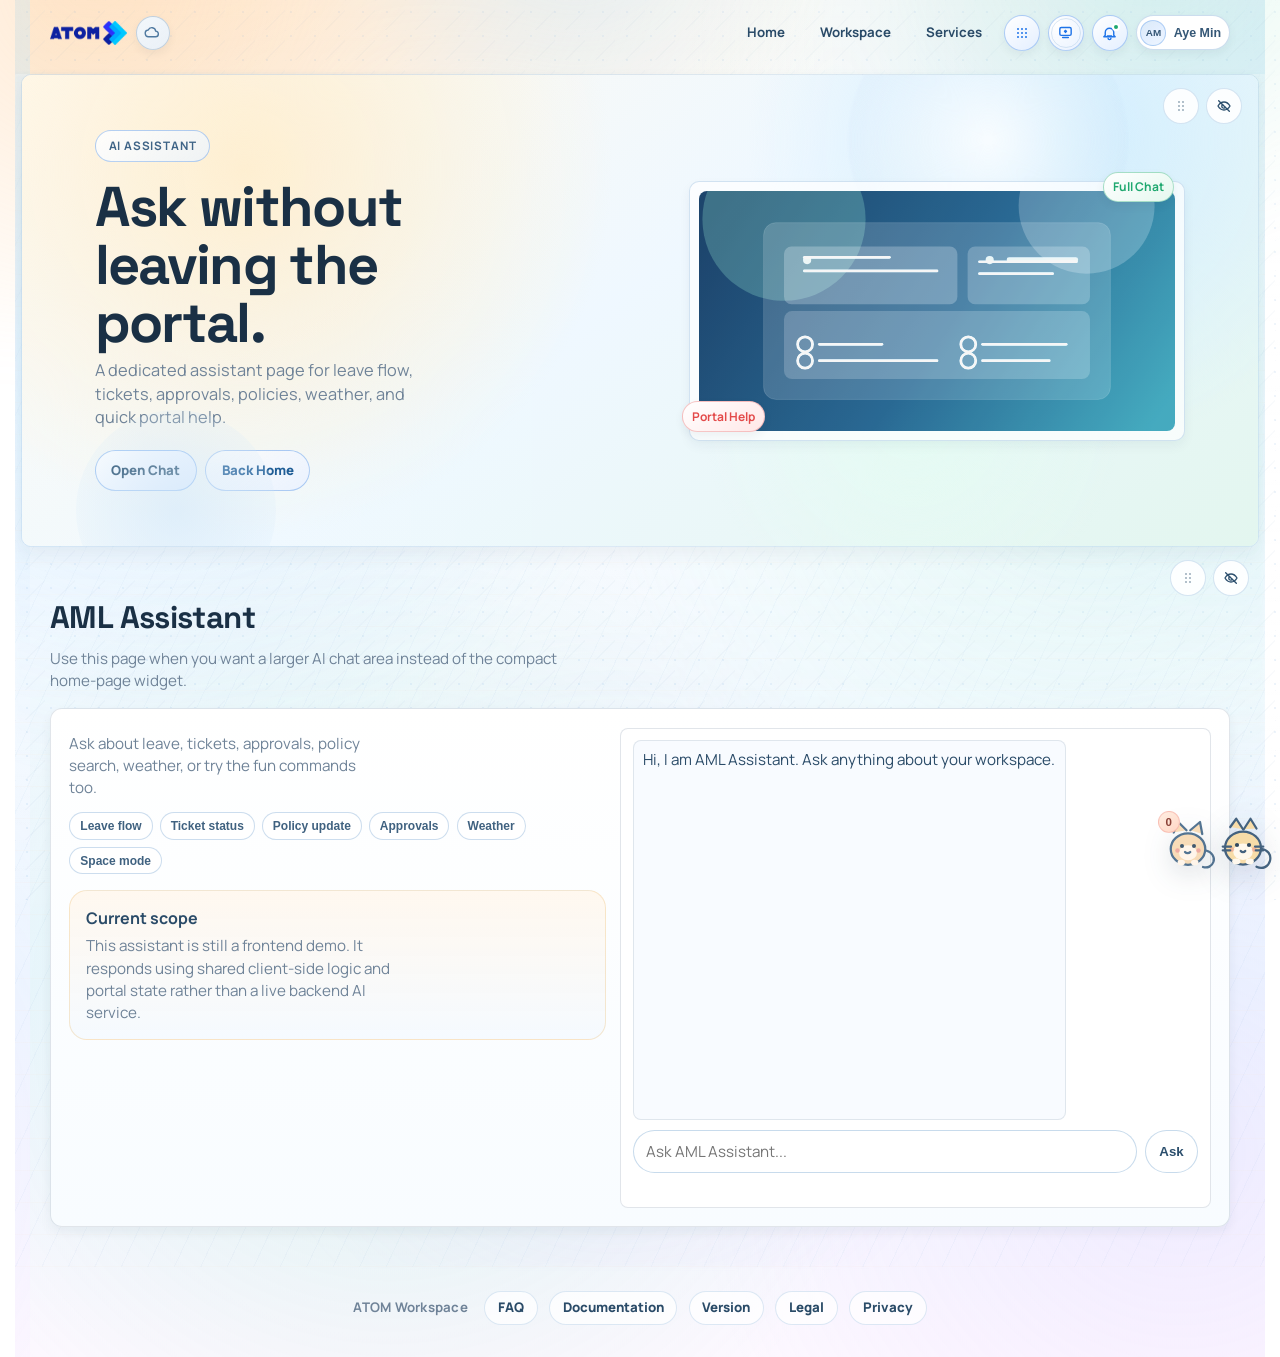
==== ai.html @ 0d15d6c2 "Refine portal UI and add documentation" ====
<!DOCTYPE html>
<html lang="en">
<head>
  <meta charset="UTF-8" />
  <meta name="viewport" content="width=device-width, initial-scale=1.0" />
  <title>ATOM | AI Assistant</title>
  <link rel="preconnect" href="https://fonts.googleapis.com" />
  <link rel="preconnect" href="https://fonts.gstatic.com" crossorigin />
  <link href="https://fonts.googleapis.com/css2?family=Manrope:wght@500;600;700;800&family=Space+Grotesk:wght@600;700&display=swap" rel="stylesheet" />
  <link rel="stylesheet" href="styles.css" />
</head>
<body data-page="ai">
  <header class="topbar" id="topbar">
    <div class="container nav-wrap">
      <a class="brand" href="index.html" aria-label="ATOM home">
        <img class="brand-logo" src="assets/logo.png" alt="ATOM" />
      </a>
      <div class="nav-actions">
        <nav class="nav-links" aria-label="Main">
          <a data-link="home" href="index.html">Home</a>
          <a data-link="workspace" href="workspace.html">Workspace</a>
          <a data-link="services" href="services.html">Services</a>
        </nav>
        <div class="nav-right" aria-label="Account">
          <button class="icon-btn" type="button" aria-label="Notifications">
            <svg viewBox="0 0 24 24"><path d="M15 17H9m9-1v-4a6 6 0 1 0-12 0v4l-2 2h16l-2-2z"/><path d="M10 20a2 2 0 0 0 4 0"/></svg>
            <span class="icon-badge" aria-hidden="true"></span>
          </button>
          <button class="profile-chip" type="button" aria-label="Profile">
            <span class="profile-avatar">AM</span>
            <span class="profile-name">Aye Min</span>
          </button>
        </div>
      </div>
    </div>
  </header>

  <main>
    <section class="hero">
      <div class="container hero-inner hero-grid" data-reveal>
        <div>
          <p class="eyebrow">AI Assistant</p>
          <h1>Ask without leaving the portal.</h1>
          <p class="lead">A dedicated assistant page for leave flow, tickets, approvals, policies, weather, and quick portal help.</p>
          <div class="hero-actions">
            <a class="btn btn-light" href="#ai-assistant">Open Chat</a>
            <a class="btn btn-ghost" href="index.html">Back Home</a>
          </div>
        </div>
        <div class="hero-visual" data-reveal>
          <img src="assets/hero-support.svg" alt="AI assistant illustration" />
          <span class="float-chip top">Full Chat</span>
          <span class="float-chip bottom">Portal Help</span>
        </div>
      </div>
    </section>

    <section class="section section-priority" data-reveal id="ai-assistant">
      <div class="container">
        <h2>AML Assistant</h2>
        <p class="section-note">Use this page when you want a larger AI chat area instead of the compact home-page widget.</p>
        <div class="ai-demo ai-demo-expanded">
          <div class="ai-layout">
            <div class="ai-side">
              <p>Ask about leave, tickets, approvals, policy search, weather, or try the fun commands too.</p>
              <div class="prompt-row">
                <button class="prompt-btn" data-ai-prompt="How do I submit leave?">Leave flow</button>
                <button class="prompt-btn" data-ai-prompt="What is my ticket status?">Ticket status</button>
                <button class="prompt-btn" data-ai-prompt="Show policy update.">Policy update</button>
                <button class="prompt-btn" data-ai-prompt="Any approvals pending?">Approvals</button>
                <button class="prompt-btn" data-ai-prompt="What is the weather now?">Weather</button>
                <button class="prompt-btn" data-ai-prompt="--space--">Space mode</button>
              </div>
              <div class="doc-note ai-note">
                <strong>Current scope</strong>
                <p>This assistant is still a frontend demo. It responds using shared client-side logic and portal state rather than a live backend AI service.</p>
              </div>
            </div>
            <div class="ai-chat ai-chat-expanded">
              <div class="ai-log ai-log-expanded" data-ai-log>
                <div class="ai-msg bot">Hi, I am AML Assistant. Ask anything about your workspace.</div>
              </div>
              <form class="ai-form" data-ai-form>
                <input data-ai-input type="text" placeholder="Ask AML Assistant..." />
                <button type="submit">Ask</button>
              </form>
            </div>
          </div>
        </div>
      </div>
    </section>
  </main>

  <footer class="footer">
    <div class="container footer-inner">
      <p>ATOM Workspace</p>
      <nav class="footer-links" aria-label="Footer">
        <a href="faq.html">FAQ</a>
        <a href="technical.html">Documentation</a>
        <a href="version.html">Version</a>
        <a href="legal.html">Legal</a>
        <a href="privacy.html">Privacy</a>
      </nav>
    </div>
  </footer>

  <script src="main.js"></script>
</body>
</html>
---- styles.css ----
﻿:root {
  color-scheme: light;
  --ink-950: #1a3045;
  --ink-800: #2a4b68;
  --muted: #6f8398;
  --bg: #f8fbff;
  --surface: #ffffff;
  --line: rgba(42, 75, 104, 0.14);
  --brand-a: #85afd6;
  --brand-b: #c9dff3;
  --brand-c: #eef6ff;
  --accent-1: #1f74e8;
  --accent-1-soft: #e4efff;
  --accent-2: #1fa86f;
  --accent-2-soft: #e5f8ef;
  --accent-3: #df8a12;
  --accent-3-soft: #fff1df;
  --accent-4: #e34a4a;
  --accent-4-soft: #ffe7e7;
  --shadow-lg: 0 12px 24px rgba(22, 44, 66, 0.08);
  --shadow-sm: 0 5px 12px rgba(22, 44, 66, 0.06);
  --radius-xl: 20px;
  --radius-lg: 12px;
  --radius-md: 8px;
  --radius-pill: 999px;
  --space-1: 0.25rem;
  --space-2: 0.5rem;
  --space-3: 0.75rem;
  --space-4: 1rem;
  --space-5: 1.25rem;
  --space-6: 1.5rem;
  --space-8: 2rem;
  --section-space: 2.5rem;
  --text-xs: 0.75rem;
  --text-sm: 0.83rem;
  --text-md: 0.95rem;
  --text-lg: 1.02rem;
  --max: 1180px;
}

* {
  box-sizing: border-box;
}

html,
body {
  margin: 0;
  padding: 0;
}

html {
  scroll-behavior: smooth;
  scrollbar-gutter: stable both-edges;
}

body {
  font-family: "Manrope", "Segoe UI", sans-serif;
  color: var(--ink-950);
  background:
    radial-gradient(circle at 8% -10%, rgba(255, 188, 122, 0.34), transparent 30%),
    radial-gradient(circle at 88% 2%, rgba(89, 187, 255, 0.28), transparent 32%),
    radial-gradient(circle at 24% 62%, rgba(92, 210, 167, 0.16), transparent 34%),
    radial-gradient(circle at 78% 72%, rgba(199, 170, 255, 0.16), transparent 30%),
    linear-gradient(180deg, #fffcf6 0%, #f7fbff 34%, #eef7ff 72%, #fdf8ff 100%);
  background-size: 125% 125%, 120% 120%, 120% 120%, 118% 118%, 100% 100%;
  line-height: 1.45;
  overflow-x: hidden;
}

body::before {
  content: "";
  position: fixed;
  inset: -18% -10% auto -8%;
  height: 54vh;
  background:
    radial-gradient(circle at 12% 28%, rgba(255, 191, 123, 0.34), transparent 30%),
    radial-gradient(circle at 44% 18%, rgba(108, 194, 255, 0.24), transparent 28%),
    radial-gradient(circle at 82% 20%, rgba(117, 218, 176, 0.22), transparent 24%);
  filter: blur(36px);
  pointer-events: none;
  z-index: -1;
  will-change: transform;
  transform: translateZ(0);
}

body::after {
  content: "";
  position: fixed;
  inset: 0;
  background-image:
    linear-gradient(180deg, rgba(255, 255, 255, 0.34), rgba(255, 255, 255, 0.04)),
    radial-gradient(circle, rgba(55, 127, 204, 0.16) 1px, transparent 1.2px),
    repeating-linear-gradient(
      135deg,
      rgba(74, 124, 174, 0.07) 0,
      rgba(74, 124, 174, 0.07) 1px,
      transparent 1px,
      transparent 28px
    );
  background-size: 100% 100%, 24px 24px, 30px 30px;
  opacity: 0.62;
  pointer-events: none;
  z-index: -1;
}

main {
  position: relative;
  isolation: isolate;
}

main::before {
  content: "";
  position: absolute;
  inset: 0;
  pointer-events: none;
  z-index: -1;
  background:
    radial-gradient(circle at 12% 18%, rgba(128, 201, 255, 0.24), transparent 34%),
    radial-gradient(circle at 86% 30%, rgba(160, 239, 214, 0.22), transparent 36%),
    radial-gradient(circle at 48% 78%, rgba(202, 180, 255, 0.16), transparent 34%);
  filter: blur(2px);
}

main::after {
  content: "";
  position: absolute;
  inset: 0;
  pointer-events: none;
  z-index: -1;
  background:
    linear-gradient(180deg, rgba(255, 255, 255, 0.42), rgba(255, 255, 255, 0.04) 74%),
    repeating-linear-gradient(
      115deg,
      rgba(116, 166, 214, 0.08) 0,
      rgba(116, 166, 214, 0.08) 1px,
      transparent 1px,
      transparent 24px
    ),
    repeating-linear-gradient(
      0deg,
      rgba(255, 190, 120, 0.05) 0,
      rgba(255, 190, 120, 0.05) 1px,
      transparent 1px,
      transparent 32px
    );
  opacity: 0.7;
}

html.theme-ready body,
html.theme-ready .topbar,
html.theme-ready .nav-links a,
html.theme-ready .icon-btn,
html.theme-ready .profile-chip,
html.theme-ready .card,
html.theme-ready .panel,
html.theme-ready .hero,
html.theme-ready .hero-visual,
html.theme-ready .chip,
html.theme-ready .app-shortcut,
html.theme-ready .footer-links a,
html.theme-ready .faq-item,
html.theme-ready .stat-pill,
html.theme-ready .release-pill {
  transition:
    background-color 220ms ease,
    color 220ms ease,
    border-color 220ms ease,
    box-shadow 220ms ease,
    filter 220ms ease;
}

a {
  color: inherit;
  text-decoration: none;
}

p {
  font-size: var(--text-md);
}

.container {
  width: min(var(--max), calc(100% - 2.2rem));
  margin-inline: auto;
}

.topbar {
  position: sticky;
  top: 0;
  z-index: 30;
  padding: 0.9rem 0;
  transition: background-color 0.2s ease, box-shadow 0.2s ease;
}

.topbar.scrolled {
  background: linear-gradient(180deg, rgba(255, 252, 247, 0.94), rgba(242, 248, 255, 0.94));
  box-shadow: 0 10px 22px rgba(26, 48, 69, 0.08);
}

.nav-wrap {
  display: flex;
  align-items: center;
  justify-content: space-between;
  gap: 1rem;
}

.brand-group {
  display: inline-flex;
  align-items: center;
  gap: 0.55rem;
}

.brand {
  display: inline-flex;
  align-items: center;
}

.brand-logo {
  display: block;
  width: auto;
  height: 24px;
}

.nav-weather {
  position: relative;
}

.weather-trigger {
  width: 34px;
  height: 34px;
  border: 1px solid rgba(47, 125, 225, 0.3);
  border-radius: var(--radius-pill);
  background: linear-gradient(145deg, rgba(255, 255, 255, 0.96), rgba(235, 245, 255, 0.92));
  color: var(--accent-1);
  display: grid;
  place-items: center;
  box-shadow: 0 4px 10px rgba(26, 48, 69, 0.06);
  cursor: pointer;
  transition: color 0.2s ease, border-color 0.2s ease, background 0.2s ease;
}

.weather-trigger-icon,
.weather-popover-icon {
  display: inline-flex;
  align-items: center;
  justify-content: center;
}

.weather-trigger-icon svg,
.weather-popover-icon svg {
  width: 17px;
  height: 17px;
  stroke: currentColor;
  fill: none;
  stroke-width: 2;
  stroke-linecap: round;
  stroke-linejoin: round;
}

.weather-popover-icon svg {
  width: 18px;
  height: 18px;
}

.weather-popover {
  position: absolute;
  top: calc(100% + 0.5rem);
  left: 0;
  min-width: 220px;
  padding: 0.78rem 0.9rem;
  border-radius: 14px;
  border: 1px solid rgba(133, 175, 214, 0.24);
  background: linear-gradient(180deg, rgba(255, 255, 255, 0.98), rgba(242, 248, 255, 0.96));
  box-shadow: 0 14px 30px rgba(26, 48, 69, 0.12);
  opacity: 0;
  visibility: hidden;
  transform: translateY(8px);
  pointer-events: none;
  transition: opacity 0.18s ease, transform 0.18s ease, visibility 0.18s ease;
  z-index: 40;
}

.nav-weather:hover .weather-popover,
.nav-weather:focus-within .weather-popover {
  opacity: 1;
  visibility: visible;
  transform: translateY(0);
}

.weather-popover-top {
  display: flex;
  align-items: flex-start;
  gap: 0.7rem;
}

.weather-popover-icon {
  width: 34px;
  height: 34px;
  border-radius: 10px;
  border: 1px solid transparent;
  background: linear-gradient(145deg, #eef8ff, #ffffff);
  color: var(--accent-1);
  flex: 0 0 auto;
  transition: color 0.2s ease, border-color 0.2s ease, background 0.2s ease;
}

.weather-popover-copy strong,
.weather-popover-copy span {
  display: block;
}

.weather-popover-copy strong {
  color: var(--ink-900);
  font-size: 0.92rem;
}

.weather-popover-copy span {
  margin-top: 0.16rem;
  color: var(--muted);
  font-size: var(--text-sm);
}

.weather-popover-meta {
  margin: 0.55rem 0 0;
  color: var(--muted);
  font-size: var(--text-xs);
  line-height: 1.45;
}

.nav-links {
  display: inline-flex;
  align-items: center;
  gap: 0.55rem;
}

.nav-actions {
  display: inline-flex;
  align-items: center;
  gap: 0.58rem;
}

.nav-links a {
  padding: 0.55rem 0.82rem;
  border-radius: var(--radius-pill);
  font-weight: 700;
  font-size: var(--text-sm);
  color: var(--ink-800);
  transition: background-color 0.2s ease, color 0.2s ease;
}

.nav-links a.active,
.nav-links a:hover {
  background: linear-gradient(145deg, rgba(47, 125, 225, 0.24), rgba(31, 168, 111, 0.18));
  color: #244f73;
}

.nav-right {
  display: inline-flex;
  align-items: center;
  gap: 0.5rem;
  position: relative;
}

.icon-btn {
  width: 36px;
  height: 36px;
  border-radius: var(--radius-pill);
  border: 1px solid rgba(47, 125, 225, 0.35);
  background: linear-gradient(145deg, #ffffff, var(--accent-1-soft));
  color: var(--accent-1);
  display: grid;
  place-items: center;
  position: relative;
  box-shadow: 0 4px 10px rgba(26, 48, 69, 0.06);
  cursor: pointer;
}

.icon-btn svg {
  width: 17px;
  height: 17px;
  stroke: currentColor;
  fill: none;
  stroke-width: 2;
  stroke-linecap: round;
  stroke-linejoin: round;
}

.icon-btn.bell-btn svg {
  transform-origin: top center;
}

.icon-badge {
  position: absolute;
  width: 8px;
  height: 8px;
  top: 7px;
  right: 7px;
  border-radius: var(--radius-pill);
  background: var(--accent-2);
  border: 2px solid #fff;
}

.apps-btn svg {
  width: 16px;
  height: 16px;
  fill: currentColor;
  stroke: none;
}

.theme-btn {
  overflow: hidden;
  background:
    radial-gradient(circle at 22% 24%, rgba(255, 255, 255, 0.95), rgba(232, 240, 255, 0.9)),
    linear-gradient(145deg, #ffffff, #f2f8ff);
}

.theme-btn::before {
  content: "";
  position: absolute;
  inset: 2px;
  border-radius: inherit;
  border: 1px solid rgba(133, 175, 214, 0.3);
  pointer-events: none;
  opacity: 0.95;
}

.theme-btn .theme-icon {
  transition: transform 320ms ease, opacity 320ms ease;
}

.theme-btn.switching .theme-icon {
  transform: rotate(130deg) scale(0.8);
  opacity: 0.45;
}

.theme-btn.switching::before {
  animation: iconPulse 0.45s ease;
}

.profile-chip {
  display: inline-flex;
  align-items: center;
  gap: 0.45rem;
  border: 1px solid rgba(133, 175, 214, 0.42);
  background: #fff;
  border-radius: var(--radius-pill);
  padding: 0.22rem 0.5rem 0.22rem 0.22rem;
  color: #355776;
  box-shadow: 0 4px 10px rgba(26, 48, 69, 0.06);
  cursor: pointer;
}

.profile-avatar {
  width: 26px;
  height: 26px;
  border-radius: var(--radius-pill);
  display: grid;
  place-items: center;
  font-size: 0.62rem;
  font-weight: 800;
  color: #355776;
  background: linear-gradient(145deg, #dbeaf8, var(--accent-1-soft) 52%, #eef6ff);
  border: 1px solid rgba(47, 125, 225, 0.3);
}

.profile-name {
  font-size: 0.78rem;
  font-weight: 700;
}

.nav-panel {
  position: absolute;
  top: calc(100% + 0.55rem);
  right: 0;
  width: 280px;
  border-radius: 8px;
  border: 1px solid rgba(133, 175, 214, 0.42);
  background: #ffffff;
  box-shadow: 0 10px 24px rgba(26, 48, 69, 0.1);
  padding: 0.58rem;
  display: grid;
  gap: 0.45rem;
  z-index: 60;
}

.nav-panel[hidden] {
  display: none;
}

.panel-title {
  margin: 0;
  padding: 0.25rem 0.35rem 0;
  font-size: var(--text-xs);
  font-weight: 800;
  letter-spacing: 0.04em;
  text-transform: uppercase;
  color: #6583a0;
}

.notif-item {
  border: 1px solid var(--line);
  border-radius: 7px;
  padding: 0.52rem 0.58rem;
  background: #fbfdff;
}

.notif-item strong {
  display: block;
  font-size: 0.82rem;
  color: #2b4c69;
}

.notif-item span {
  display: block;
  margin-top: 0.15rem;
  color: var(--muted);
  font-size: 0.77rem;
}

.menu-item {
  display: block;
  border: 1px solid var(--line);
  border-radius: 7px;
  background: #fff;
  color: #355776;
  text-align: left;
  padding: 0.56rem 0.62rem;
  font: inherit;
  font-size: var(--text-sm);
  font-weight: 700;
  cursor: pointer;
}

.menu-item:hover {
  background: #f4f9ff;
}

.apps-panel {
  width: 336px;
}

.apps-mini-grid {
  display: grid;
  grid-template-columns: repeat(3, minmax(0, 1fr));
  gap: 0.42rem;
}

.app-shortcut {
  display: flex;
  flex-direction: column;
  align-items: center;
  justify-content: center;
  gap: 0.28rem;
  border: 1px solid var(--line);
  border-radius: 8px;
  background: linear-gradient(180deg, #fbfdff 0%, #f6faff 100%);
  padding: 0.62rem 0.45rem;
  transition: transform 0.2s ease, background-color 0.2s ease, border-color 0.2s ease;
}

.app-shortcut:hover {
  transform: translateY(-1px);
  background: #eef7ff;
  border-color: rgba(47, 125, 225, 0.48);
}

.app-icon {
  width: 30px;
  height: 30px;
  border-radius: 7px;
  border: 1px solid rgba(47, 125, 225, 0.42);
  background: linear-gradient(145deg, var(--accent-1-soft), #f5faff);
  color: var(--accent-1);
  display: grid;
  place-items: center;
  font-size: 0.64rem;
  font-weight: 800;
  letter-spacing: 0.03em;
}

.app-label {
  color: var(--ink-800);
  font-size: 0.76rem;
  font-weight: 700;
  text-align: center;
  line-height: 1.2;
}

.app-desc {
  color: var(--muted);
  font-size: 0.68rem;
  line-height: 1.1;
}

.app-shortcut.compact {
  min-height: 90px;
}

.app-shortcut.compact .app-desc {
  display: none;
}

.apps-all-link {
  display: flex;
  text-align: center;
  justify-content: center;
}

.apps-board {
  border: 1px solid var(--line);
  background: linear-gradient(180deg, #ffffff 0%, #f9fcff 100%);
  border-radius: var(--radius-lg);
  padding: 1rem;
  box-shadow: var(--shadow-sm);
}

.apps-catalog {
  display: grid;
  grid-template-columns: repeat(5, minmax(0, 1fr));
  gap: 0.62rem;
}

.app-shortcut.large {
  min-height: 128px;
  padding: 0.86rem 0.55rem;
}

.app-shortcut.large .app-icon {
  width: 34px;
  height: 34px;
  font-size: 0.67rem;
}

.app-shortcut.large .app-label {
  font-size: 0.8rem;
}

.app-shortcut.large .app-desc {
  display: block;
  text-align: center;
}

.app-shortcut:nth-child(4n + 1) .app-icon {
  border-color: rgba(47, 125, 225, 0.44);
  background: linear-gradient(145deg, var(--accent-1-soft), #f5faff);
  color: var(--accent-1);
}

.app-shortcut:nth-child(4n + 2) .app-icon {
  border-color: rgba(31, 168, 111, 0.4);
  background: linear-gradient(145deg, var(--accent-2-soft), #f1fff8);
  color: var(--accent-2);
}

.app-shortcut:nth-child(4n + 3) .app-icon {
  border-color: rgba(220, 138, 26, 0.36);
  background: linear-gradient(145deg, var(--accent-3-soft), #fff8ef);
  color: var(--accent-3);
}

.app-shortcut:nth-child(4n + 4) .app-icon {
  border-color: rgba(226, 85, 85, 0.38);
  background: linear-gradient(145deg, var(--accent-4-soft), #fff3f3);
  color: var(--accent-4);
}

.hero {
  min-height: 50vh;
  border-radius: 10px;
  margin-top: 0.55rem;
  margin-inline: 0.35rem;
  overflow: hidden;
  box-shadow: 0 8px 18px rgba(26, 48, 69, 0.06);
  position: relative;
  isolation: isolate;
  border: 1px solid rgba(133, 175, 214, 0.24);
}

.hero::before {
  content: "";
  position: absolute;
  inset: 0;
  background:
    radial-gradient(circle at 18% 20%, rgba(255, 236, 200, 0.9), transparent 34%),
    radial-gradient(circle at 84% 14%, rgba(205, 236, 255, 0.86), transparent 28%),
    radial-gradient(circle at 72% 72%, rgba(224, 255, 240, 0.56), transparent 22%),
    linear-gradient(145deg, #fffaf0 0%, #eef8ff 48%, #e3f6ef 100%);
}

.hero::after {
  content: "";
  position: absolute;
  inset: 0;
  background: linear-gradient(90deg, rgba(255, 255, 255, 0.12), rgba(255, 255, 255, 0));
  pointer-events: none;
}

.hero-inner {
  position: relative;
  z-index: 1;
  color: var(--ink-950);
  padding: clamp(2.2rem, 4.3vw, 3.9rem) clamp(1.35rem, 3.8vw, 2.8rem);
}

.hero-inner::before,
.hero-inner::after {
  content: "";
  position: absolute;
  border-radius: 50%;
  pointer-events: none;
  z-index: 0;
}

.hero-inner::before {
  width: clamp(150px, 22vw, 280px);
  height: clamp(150px, 22vw, 280px);
  right: clamp(4%, 8vw, 14%);
  top: clamp(-16%, -6vw, -6%);
  background: radial-gradient(circle, rgba(255, 255, 255, 0.8), rgba(182, 212, 239, 0.08) 70%);
  filter: blur(1px);
}

.hero-inner::after {
  width: clamp(110px, 16vw, 200px);
  height: clamp(110px, 16vw, 200px);
  left: clamp(-4%, 2vw, 8%);
  bottom: clamp(-14%, -5vw, -2%);
  background: radial-gradient(circle, rgba(211, 232, 249, 0.62), rgba(211, 232, 249, 0));
}

.hero-grid {
  display: grid;
  grid-template-columns: 1.1fr 0.95fr;
  gap: 1.2rem;
  align-items: center;
  position: relative;
  z-index: 1;
}

.eyebrow {
  display: inline-flex;
  align-items: center;
  gap: 0.38rem;
  margin: 0;
  padding: 0.4rem 0.8rem;
  border-radius: var(--radius-pill);
  font-size: 0.73rem;
  font-weight: 700;
  letter-spacing: 0.07em;
  text-transform: uppercase;
  border: 1px solid rgba(47, 125, 225, 0.34);
  background: linear-gradient(145deg, rgba(255, 255, 255, 0.86), rgba(233, 243, 255, 0.72));
  color: #3f6487;
}

h1 {
  margin: 1rem 0 0.5rem;
  font-family: "Space Grotesk", sans-serif;
  font-size: clamp(2rem, 4.4vw, 3.5rem);
  letter-spacing: -0.03em;
  line-height: 1.03;
  max-width: 12ch;
}

.lead {
  margin: 0;
  max-width: 33ch;
  color: var(--muted);
  font-size: var(--text-lg);
}

.hero-actions {
  margin-top: var(--space-5);
  display: flex;
  flex-wrap: wrap;
  gap: var(--space-2);
}

.btn {
  display: inline-flex;
  align-items: center;
  justify-content: center;
  border-radius: var(--radius-pill);
  padding: 0.62rem 0.98rem;
  font-weight: 800;
  font-size: var(--text-sm);
  transition: transform 0.2s ease;
}

.btn:hover {
  transform: translateY(-1px);
}

.btn-light {
  color: #194364;
  background: linear-gradient(145deg, #ffffff, var(--accent-1-soft));
  border: 1px solid rgba(47, 125, 225, 0.4);
}

.btn-ghost {
  color: #1f5d96;
  border: 1px solid rgba(47, 125, 225, 0.36);
  background: linear-gradient(145deg, rgba(255, 255, 255, 0.72), rgba(232, 240, 255, 0.82));
}

.btn-danger {
  color: #7a2230;
  border: 1px solid rgba(226, 85, 85, 0.34);
  background: linear-gradient(145deg, #fff7f7, #ffe3e3);
}

.hero-visual {
  position: relative;
  border-radius: 10px;
  padding: 0.55rem;
  border: 1px solid rgba(133, 175, 214, 0.35);
  background: rgba(255, 255, 255, 0.7);
  box-shadow: 0 5px 12px rgba(26, 48, 69, 0.05);
}

.hero-visual img {
  width: 100%;
  height: 240px;
  object-fit: cover;
  border-radius: 8px;
  display: block;
  filter: saturate(0.6) hue-rotate(-8deg) brightness(1.1) contrast(0.93);
}

.float-chip {
  position: absolute;
  display: inline-flex;
  align-items: center;
  gap: 0.35rem;
  border-radius: var(--radius-pill);
  padding: 0.34rem 0.58rem;
  font-size: var(--text-xs);
  font-weight: 700;
  background: linear-gradient(145deg, rgba(255, 255, 255, 0.95), rgba(233, 243, 255, 0.86));
  color: #2c4d6b;
  border: 1px solid rgba(47, 125, 225, 0.34);
  box-shadow: 0 4px 10px rgba(26, 48, 69, 0.06);
}

.float-chip.top {
  top: -10px;
  right: 10px;
  color: var(--accent-2);
  border-color: rgba(31, 168, 111, 0.36);
  background: linear-gradient(145deg, #ffffff, var(--accent-2-soft));
}

.float-chip.bottom {
  bottom: 8px;
  left: -8px;
  color: var(--accent-4);
  border-color: rgba(226, 85, 85, 0.32);
  background: linear-gradient(145deg, #ffffff, var(--accent-4-soft));
}

.section {
  padding: var(--section-space) 0;
  content-visibility: auto;
  contain-intrinsic-size: 1px 760px;
}

.section-priority {
  padding-top: calc(var(--section-space) + var(--space-2));
}

.section-standard {
  padding-top: var(--section-space);
}

.section.roomy {
  padding-top: calc(var(--section-space) + var(--space-2));
}

.layout-assistant {
  position: fixed;
  right: 4.45rem;
  bottom: 0.95rem;
  z-index: 23;
}

.layout-assistant-ball {
  width: 72px;
  height: 72px;
  display: inline-flex;
  align-items: center;
  justify-content: center;
  position: relative;
  border: 0;
  padding: 0;
  background: transparent;
  color: #2c4f6d;
  box-shadow: none;
  cursor: pointer;
  transition: transform 0.2s ease;
}

.layout-assistant-ball:hover {
  transform: translateY(-2px);
}

.layout-assistant.is-open .layout-assistant-ball {
  transform: translateY(-3px);
}

.layout-assistant-icon {
  display: inline-flex;
  align-items: center;
  justify-content: center;
}

.layout-assistant-pet-svg {
  width: 72px;
  height: 72px;
  overflow: visible;
  filter: drop-shadow(0 9px 14px rgba(26, 48, 69, 0.14));
  animation: desk-pet-bob 3.8s ease-in-out infinite, assistant-pet-snuggle 12s ease-in-out infinite;
}

.layout-assistant-pet-ear,
.layout-assistant-pet-tail,
.layout-assistant-pet-body,
.layout-assistant-pet-mouth {
  fill: none;
  stroke: #537492;
  stroke-width: 3;
  stroke-linecap: round;
  stroke-linejoin: round;
}

.layout-assistant-pet-body,
.layout-assistant-pet-ear {
  fill: #f8dcb8;
}

.layout-assistant-pet-belly,
.layout-assistant-pet-paw {
  fill: #fff5ea;
}

.layout-assistant-pet-eye {
  fill: #41596f;
}

.layout-assistant-pet-blush {
  fill: rgba(235, 154, 154, 0.72);
}

.layout-assistant-badge {
  position: absolute;
  top: 4px;
  left: 6px;
  min-width: 22px;
  height: 22px;
  padding: 0 0.3rem;
  display: grid;
  place-items: center;
  border-radius: 999px;
  background: linear-gradient(145deg, #ffefe3, #ffd6c5);
  color: #8b4238;
  font-size: 0.72rem;
  font-weight: 800;
  border: 1px solid rgba(226, 85, 85, 0.22);
}

.layout-assistant-panel {
  position: absolute;
  right: -0.6rem;
  bottom: 4.8rem;
  width: min(340px, calc(100vw - 3.2rem));
  border-radius: var(--radius-lg);
  border: 1px solid rgba(133, 175, 214, 0.24);
  background: linear-gradient(180deg, rgba(255, 252, 246, 0.98), rgba(239, 247, 255, 0.96));
  box-shadow: 0 18px 34px rgba(26, 48, 69, 0.16);
  padding: 1rem;
}

.pet-namecard {
  position: absolute;
  right: 10px;
  bottom: 42px;
  min-width: 138px;
  padding: 0.55rem 0.7rem;
  border-radius: 14px;
  background: rgba(255, 255, 255, 0.94);
  border: 1px solid rgba(133, 175, 214, 0.28);
  box-shadow: 0 8px 18px rgba(26, 48, 69, 0.1);
  opacity: 0;
  transform: translateY(8px) scale(0.94);
  transition: opacity 0.18s ease, transform 0.18s ease;
  pointer-events: none;
  text-align: left;
}

.pet-namecard strong {
  display: block;
  color: var(--ink-800);
  font-size: 0.78rem;
}

.pet-namecard span {
  display: block;
  margin-top: 0.1rem;
  color: var(--muted);
  font-size: 0.7rem;
  line-height: 1.35;
}

.pet-namecard-assistant {
  right: 10px;
  bottom: 52px;
  min-width: 146px;
}

.desk-pet-button:hover .pet-namecard,
.desk-pet-button:focus-visible .pet-namecard,
.layout-assistant-ball:hover .pet-namecard,
.layout-assistant-ball:focus-visible .pet-namecard {
  opacity: 1;
  transform: translateY(0) scale(1);
}

.layout-assistant::before,
.layout-assistant::after {
  content: "❤";
  position: absolute;
  right: -1.6rem;
  bottom: 2.7rem;
  color: #ef7d98;
  font-size: 1rem;
  line-height: 1;
  opacity: 0;
  pointer-events: none;
}

.layout-assistant::before {
  animation: assistant-heart-rise 12s ease-in-out infinite;
}

.layout-assistant::after {
  right: -0.7rem;
  bottom: 3.3rem;
  font-size: 0.82rem;
  animation: assistant-heart-rise 12s ease-in-out infinite 0.24s;
}

.layout-assistant-panel-head strong {
  display: block;
  color: var(--ink-800);
}

.layout-assistant-panel-head span {
  display: block;
  margin-top: 0.22rem;
  color: var(--muted);
  font-size: var(--text-sm);
}

.layout-manager-actions {
  margin-top: 0.8rem;
  display: flex;
  align-items: flex-start;
  gap: 0.7rem;
  flex-wrap: wrap;
}

.layout-hidden-list {
  display: flex;
  align-items: center;
  gap: 0.5rem;
  flex-wrap: wrap;
}

.layout-hidden-empty {
  color: var(--muted);
  font-size: var(--text-sm);
}

.layout-hidden-chip,
.layout-reset-btn,
.layout-control-btn {
  display: inline-flex;
  align-items: center;
  justify-content: center;
  gap: 0.4rem;
  border: 1px solid rgba(133, 175, 214, 0.34);
  background: rgba(255, 255, 255, 0.9);
  color: #2c4f6d;
  border-radius: var(--radius-pill);
  cursor: pointer;
  font: inherit;
}

.layout-hidden-chip,
.layout-reset-btn {
  padding: 0.5rem 0.78rem;
  font-size: var(--text-sm);
  font-weight: 800;
}

.layout-hidden-chip svg,
.layout-reset-btn svg,
.layout-control-btn svg {
  width: 16px;
  height: 16px;
  stroke: currentColor;
  fill: none;
  stroke-width: 2;
  stroke-linecap: round;
  stroke-linejoin: round;
}

.layout-hidden-chip:hover,
.layout-reset-btn:hover,
.layout-control-btn:hover {
  background: #f1f7fd;
}

.layout-section {
  position: relative;
}

.layout-section-controls {
  position: absolute;
  top: 0.8rem;
  right: 1rem;
  display: inline-flex;
  align-items: center;
  gap: 0.45rem;
  z-index: 4;
}

.layout-control-btn {
  width: 36px;
  height: 36px;
  padding: 0;
  backdrop-filter: blur(8px);
}

.layout-drag-handle {
  cursor: grab;
}

.layout-section.is-layout-dragging {
  opacity: 0.82;
}

.layout-section.is-layout-drop-target {
  outline: 2px dashed rgba(47, 125, 225, 0.35);
  outline-offset: 6px;
}

.layout-section.is-layout-hidden {
  display: none;
}

.desk-pet-svg {
  animation: desk-pet-snuggle 12s ease-in-out infinite;
}

@keyframes assistant-pet-snuggle {
  0%,
  38%,
  60%,
  100% {
    transform: translateX(0) rotate(0deg);
  }
  44%,
  54% {
    transform: translateX(9px) rotate(5deg);
  }
  48%,
  50% {
    transform: translateX(12px) rotate(8deg) scale(1.02);
  }
}

@keyframes desk-pet-snuggle {
  0%,
  38%,
  60%,
  100% {
    transform: translateX(0) rotate(0deg);
  }
  44%,
  54% {
    transform: translateX(-9px) rotate(-4deg);
  }
  48%,
  50% {
    transform: translateX(-12px) rotate(-6deg) scale(1.02);
  }
}

@keyframes assistant-heart-rise {
  0%,
  40%,
  100% {
    opacity: 0;
    transform: translate3d(0, 0, 0) scale(0.7);
  }
  46% {
    opacity: 0.9;
    transform: translate3d(0, -8px, 0) scale(1);
  }
  56% {
    opacity: 0;
    transform: translate3d(10px, -28px, 0) scale(1.18);
  }
}

h2 {
  margin: 0 0 var(--space-2);
  font-family: "Space Grotesk", sans-serif;
  font-size: clamp(1.38rem, 2.5vw, 1.95rem);
  letter-spacing: -0.02em;
}

.section-note {
  margin: 0 0 var(--space-4);
  color: var(--muted);
  font-size: var(--text-md);
  max-width: 58ch;
}

.grid {
  display: grid;
  gap: 0.85rem;
}

.cards-2 {
  grid-template-columns: repeat(2, minmax(0, 1fr));
}

.cards-3 {
  grid-template-columns: repeat(3, minmax(0, 1fr));
}

.cards-4 {
  grid-template-columns: repeat(4, minmax(0, 1fr));
}

.card {
  padding: 1rem;
  border-radius: var(--radius-md);
  background: linear-gradient(180deg, #ffffff 0%, #fbfdff 100%);
  border: 1px solid var(--line);
  box-shadow: 0 8px 18px rgba(26, 48, 69, 0.06);
  transition: transform 0.2s ease, box-shadow 0.2s ease;
}

.card:hover {
  transform: translateY(-2px);
  box-shadow: 0 12px 24px rgba(26, 48, 69, 0.1);
}

.icon-wrap {
  width: 34px;
  height: 34px;
  border-radius: 8px;
  display: grid;
  place-items: center;
  margin-bottom: 0.62rem;
  background: linear-gradient(145deg, #e6f3ff, #f5f9ff);
  color: #4f79a0;
}

.icon-wrap svg {
  width: 18px;
  height: 18px;
  stroke-width: 2;
  stroke: currentColor;
  fill: none;
  stroke-linecap: round;
  stroke-linejoin: round;
}

.grid .card:nth-child(4n + 1) .icon-wrap {
  background: linear-gradient(145deg, var(--accent-1-soft), #dff0ff 60%, #f4fbff);
  color: var(--accent-1);
}

.grid .card:nth-child(4n + 2) .icon-wrap {
  background: linear-gradient(145deg, var(--accent-2-soft), #dcf8ee 60%, #f2fffb);
  color: var(--accent-2);
}

.grid .card:nth-child(4n + 3) .icon-wrap {
  background: linear-gradient(145deg, var(--accent-3-soft), #ffeede 60%, #fffaf4);
  color: var(--accent-3);
}

.grid .card:nth-child(4n + 4) .icon-wrap {
  background: linear-gradient(145deg, var(--accent-4-soft), #ffe9e9 60%, #fff7f7);
  color: var(--accent-4);
}

.card h3 {
  margin: 0;
  font-size: 0.96rem;
  color: var(--ink-800);
}

.card p {
  margin: 0.34rem 0 0;
  color: var(--muted);
  font-size: var(--text-md);
}

.chips {
  display: grid;
  grid-template-columns: repeat(6, minmax(0, 1fr));
  gap: 0.7rem;
}

.chip {
  padding: 0.68rem 0.66rem;
  border-radius: 8px;
  background: var(--surface);
  border: 1px solid var(--line);
  color: var(--ink-800);
  font-weight: 700;
  font-size: var(--text-sm);
  display: flex;
  align-items: center;
  justify-content: center;
  gap: 0.32rem;
  box-shadow: 0 6px 14px rgba(26, 48, 69, 0.05);
}

.chips .chip:nth-child(4n + 1) {
  background: linear-gradient(180deg, #ffffff, var(--accent-1-soft));
  border-color: rgba(47, 125, 225, 0.28);
}

.chips .chip:nth-child(4n + 2) {
  background: linear-gradient(180deg, #ffffff, var(--accent-2-soft));
  border-color: rgba(31, 168, 111, 0.27);
}

.chips .chip:nth-child(4n + 3) {
  background: linear-gradient(180deg, #ffffff, var(--accent-3-soft));
  border-color: rgba(220, 138, 26, 0.26);
}

.chips .chip:nth-child(4n + 4) {
  background: linear-gradient(180deg, #ffffff, var(--accent-4-soft));
  border-color: rgba(226, 85, 85, 0.26);
}

.chip svg {
  width: 14px;
  height: 14px;
  stroke: #6f92b2;
  fill: none;
  stroke-linecap: round;
  stroke-linejoin: round;
}

.chips .chip:nth-child(4n + 1) svg {
  stroke: var(--accent-1);
}

.chips .chip:nth-child(4n + 2) svg {
  stroke: var(--accent-2);
}

.chips .chip:nth-child(4n + 3) svg {
  stroke: var(--accent-3);
}

.chips .chip:nth-child(4n + 4) svg {
  stroke: var(--accent-4);
}

.media-grid {
  display: grid;
  grid-template-columns: 1.1fr 0.9fr;
  gap: 0.85rem;
  align-items: stretch;
}

.media-grid > * {
  height: 100%;
}

.start-grid {
  display: grid;
  grid-template-columns: 1.15fr 0.85fr;
  gap: 0.85rem;
}

.start-card {
  background: linear-gradient(170deg, #ffffff 0%, #f7fbff 100%);
}

.card-actions {
  margin-top: var(--space-4);
  display: flex;
  gap: var(--space-2);
  flex-wrap: wrap;
}

.section-offset-sm {
  margin-top: var(--space-4);
}

.pulse-grid {
  display: grid;
  grid-template-columns: repeat(2, minmax(0, 1fr));
  gap: 0.85rem;
}

.pulse-card {
  padding: 1.05rem;
}

.pulse-list {
  list-style: none;
  margin: 0.7rem 0 0;
  padding: 0;
  display: grid;
  gap: 0.52rem;
}

.pulse-list li {
  border: 1px solid var(--line);
  border-radius: 8px;
  padding: 0.54rem 0.58rem;
  background: #fbfdff;
}

.pulse-list li strong {
  display: block;
  color: var(--ink-800);
  font-size: var(--text-sm);
}

.pulse-list li span {
  display: block;
  margin-top: 0.12rem;
  color: var(--muted);
  font-size: var(--text-sm);
}

.media-card {
  border-radius: var(--radius-lg);
  overflow: hidden;
  border: 1px solid var(--line);
  box-shadow: var(--shadow-sm);
  background: #fff;
}

.media-card img {
  width: 100%;
  height: 220px;
  object-fit: cover;
  display: block;
  filter: saturate(0.7) brightness(1.06) contrast(0.95);
}

.media-copy {
  padding: 0.9rem 1rem 1rem;
}

.media-copy h3 {
  margin: 0;
  color: var(--ink-800);
  font-size: 0.96rem;
}

.media-copy p {
  margin: 0.32rem 0 0;
  color: var(--muted);
  font-size: var(--text-md);
}

.panel {
  display: flex;
  flex-direction: column;
  padding: 1.2rem;
  border-radius: var(--radius-lg);
  background: linear-gradient(170deg, #ffffff 0%, #f6fbff 100%);
  border: 1px solid var(--line);
  box-shadow: var(--shadow-sm);
}

.panel h2 {
  margin: 0 0 var(--space-2);
}

.panel .section-note {
  margin: 0 0 var(--space-3);
  font-size: var(--text-sm);
  max-width: 40ch;
}

.panel p {
  margin: 0;
  color: var(--muted);
}

.map-stats {
  margin-top: 0.85rem;
  display: grid;
  grid-template-columns: repeat(2, minmax(0, 1fr));
  gap: 0.55rem;
}

.stat-pill {
  border: 1px solid var(--line);
  border-radius: 8px;
  background: #fbfdff;
  padding: 0.54rem 0.58rem;
}

.stat-pill strong {
  display: block;
  color: var(--ink-800);
  font-size: 1.02rem;
  line-height: 1.1;
}

.stat-pill span {
  display: block;
  margin-top: 0.1rem;
  color: var(--muted);
  font-size: var(--text-xs);
}

.meter {
  margin-top: 0.9rem;
  display: grid;
  gap: 0.5rem;
}

.meter div {
  height: 8px;
  border-radius: var(--radius-pill);
  background: rgba(26, 48, 69, 0.1);
  position: relative;
  overflow: hidden;
}

.meter span {
  position: absolute;
  inset: 0 auto 0 0;
  border-radius: inherit;
  background: linear-gradient(90deg, #8eb6da, #d3e6f6);
  animation: loadBar 1.6s ease;
}

.ai-demo {
  border-radius: var(--radius-lg);
  border: 1px solid var(--line);
  background: linear-gradient(180deg, #ffffff 0%, #f8fcff 100%);
  box-shadow: var(--shadow-sm);
  padding: 1rem;
}

.ai-demo-head {
  display: flex;
  justify-content: flex-end;
  margin-bottom: 0.65rem;
}

.ai-launch-link {
  width: 38px;
  height: 38px;
  display: inline-flex;
  align-items: center;
  justify-content: center;
  border-radius: 999px;
  border: 1px solid rgba(133, 175, 214, 0.34);
  background: rgba(255, 255, 255, 0.88);
  color: #406280;
}

.ai-launch-link svg {
  width: 18px;
  height: 18px;
  stroke: currentColor;
  fill: none;
  stroke-width: 2;
  stroke-linecap: round;
  stroke-linejoin: round;
}

.ai-launch-link:hover {
  background: #f1f7fd;
}

.ai-layout {
  display: grid;
  grid-template-columns: 1fr 1.1fr;
  gap: 0.9rem;
  align-items: start;
}

.ai-side p {
  margin: 0.35rem 0 0;
  color: var(--muted);
  font-size: var(--text-md);
  max-width: 34ch;
}

.prompt-row {
  margin-top: 0.8rem;
  display: flex;
  flex-wrap: wrap;
  gap: 0.45rem;
}

.prompt-btn {
  border: 1px solid rgba(133, 175, 214, 0.42);
  background: #fff;
  color: #406280;
  border-radius: var(--radius-pill);
  padding: 0.36rem 0.62rem;
  font-size: var(--text-xs);
  font-weight: 700;
  cursor: pointer;
}

.prompt-btn:hover {
  background: rgba(133, 175, 214, 0.12);
}

.ai-chat {
  border-radius: 8px;
  border: 1px solid var(--line);
  background: #fff;
  padding: 0.7rem;
}

.ai-log {
  display: grid;
  gap: 0.5rem;
  max-height: 240px;
  overflow: auto;
  margin-bottom: 0.65rem;
}

.ai-msg {
  max-width: 90%;
  border-radius: 8px;
  padding: 0.48rem 0.62rem;
  font-size: var(--text-md);
  line-height: 1.4;
}

.ai-msg.user {
  margin-left: auto;
  background: #edf5fc;
  color: #2a4b68;
  border: 1px solid rgba(133, 175, 214, 0.35);
}

.ai-msg.bot {
  margin-right: auto;
  background: #f8fbff;
  color: var(--ink-800);
  border: 1px solid rgba(42, 75, 104, 0.12);
}

.ai-form {
  display: flex;
  gap: 0.5rem;
}

.ai-form input {
  width: 100%;
  border-radius: var(--radius-pill);
  border: 1px solid rgba(133, 175, 214, 0.45);
  background: #fff;
  padding: 0.58rem 0.8rem;
  font: inherit;
  font-size: var(--text-md);
  color: var(--ink-800);
  outline: none;
}

.ai-form input:focus {
  border-color: #94b9db;
  box-shadow: 0 0 0 3px rgba(148, 185, 219, 0.2);
}

.ai-form button {
  border: 1px solid rgba(133, 175, 214, 0.45);
  background: #fff;
  color: #2c4f6d;
  border-radius: var(--radius-pill);
  padding: 0.55rem 0.86rem;
  font-size: var(--text-sm);
  font-weight: 800;
  cursor: pointer;
}

.ai-form button:hover {
  background: #f1f7fd;
}

.ai-demo-expanded {
  padding: 1.15rem;
}

.ai-chat-expanded {
  min-height: 480px;
}

.ai-log-expanded {
  min-height: 380px;
  max-height: 56vh;
}

.ai-note {
  margin-top: 1rem;
}

.public-room-panel {
  display: flex;
  flex-direction: column;
  border-radius: var(--radius-lg);
  border: 1px solid var(--line);
  background: linear-gradient(180deg, #ffffff 0%, #f8fcff 100%);
  box-shadow: var(--shadow-sm);
  padding: 0.9rem;
}

.public-room-heading {
  display: flex;
  align-items: flex-start;
  gap: 0.8rem;
  margin-bottom: 0.75rem;
}

.public-room-heading .icon-wrap {
  margin-bottom: 0;
  flex: none;
}

.public-room-heading h2 {
  margin: 0 0 0.25rem;
}

.public-room-heading .section-note {
  margin: 0;
}

.public-room-log {
  display: grid;
  flex: 1;
  align-content: start;
  gap: 0.5rem;
  max-height: 260px;
  overflow: auto;
}

.public-room-msg {
  width: min(88%, 420px);
  padding: 0.62rem 0.72rem;
  border-radius: 12px;
  border: 1px solid rgba(133, 175, 214, 0.24);
  background: linear-gradient(180deg, #ffffff, #f8fbff);
}

.public-room-msg.other {
  margin-right: auto;
  border-top-left-radius: 8px;
}

.public-room-msg.self {
  margin-left: auto;
  background: linear-gradient(180deg, #fef8ef, #eaf4ff);
  border-color: rgba(47, 125, 225, 0.22);
  border-top-right-radius: 8px;
}

.public-room-msg:nth-child(3n + 1) {
  background: linear-gradient(180deg, #ffffff, #edf6ff);
}

.public-room-msg:nth-child(3n + 2) {
  background: linear-gradient(180deg, #ffffff, #eefaf4);
}

.public-room-msg:nth-child(3n + 3) {
  background: linear-gradient(180deg, #ffffff, #fff7ef);
}

.public-room-msg.self:nth-child(3n + 1),
.public-room-msg.self:nth-child(3n + 2),
.public-room-msg.self:nth-child(3n + 3) {
  background: linear-gradient(180deg, #fef8ef, #eaf4ff);
}

.public-room-meta {
  display: flex;
  align-items: center;
  justify-content: space-between;
  gap: 0.6rem;
  margin-bottom: 0.24rem;
}

.public-room-meta strong {
  display: inline-flex;
  align-items: center;
  gap: 0.36rem;
  color: var(--ink-800);
  font-size: 0.8rem;
}

.public-room-meta strong svg {
  width: 14px;
  height: 14px;
  stroke: currentColor;
  fill: none;
  stroke-width: 2;
  stroke-linecap: round;
  stroke-linejoin: round;
}

.public-room-meta span {
  color: var(--muted);
  font-size: 0.72rem;
}

.public-room-msg p {
  margin: 0;
  color: var(--ink-800);
  font-size: 0.88rem;
  line-height: 1.35;
}

.public-room-form {
  margin-top: 0.6rem;
  display: grid;
  gap: 0.55rem;
}

.public-room-form textarea {
  width: 100%;
  min-height: 72px;
  resize: vertical;
  border-radius: 14px;
  border: 1px solid rgba(133, 175, 214, 0.4);
  background: #fff;
  padding: 0.62rem 0.74rem;
  font: inherit;
  font-size: 0.9rem;
  line-height: 1.4;
  color: var(--ink-800);
  outline: none;
}

.public-room-form textarea:focus {
  border-color: #94b9db;
  box-shadow: 0 0 0 3px rgba(148, 185, 219, 0.2);
}

.public-room-actions {
  display: flex;
  align-items: center;
  justify-content: space-between;
  gap: 0.6rem;
}

.public-room-actions p {
  margin: 0;
  color: var(--muted);
  flex: 1;
  font-size: 0.75rem;
  line-height: 1.35;
}

.public-room-actions button {
  width: 42px;
  height: 42px;
  flex: none;
  display: inline-flex;
  align-items: center;
  justify-content: center;
  border: 1px solid rgba(133, 175, 214, 0.45);
  background: #fff;
  color: #2c4f6d;
  border-radius: var(--radius-pill);
  padding: 0;
  cursor: pointer;
}

.public-room-actions button svg {
  width: 18px;
  height: 18px;
  stroke: currentColor;
  fill: none;
  stroke-width: 2;
  stroke-linecap: round;
  stroke-linejoin: round;
}

.public-room-actions button:hover {
  background: #f1f7fd;
}

.sr-only {
  position: absolute;
  width: 1px;
  height: 1px;
  padding: 0;
  margin: -1px;
  overflow: hidden;
  clip: rect(0, 0, 0, 0);
  white-space: nowrap;
  border: 0;
}

.footer {
  padding: 1.5rem 0 2rem;
}

.footer-inner {
  display: flex;
  align-items: center;
  justify-content: center;
  flex-wrap: wrap;
  gap: 1rem;
}

.footer p {
  margin: 0;
  color: var(--muted);
  font-weight: 700;
  font-size: var(--text-sm);
  letter-spacing: 0.02em;
}

.footer-links {
  display: inline-flex;
  align-items: center;
  justify-content: center;
  flex-wrap: wrap;
  gap: 0.7rem;
}

.footer-links a {
  color: var(--ink-800);
  font-size: var(--text-sm);
  font-weight: 800;
  padding: 0.38rem 0.8rem;
  border-radius: var(--radius-pill);
  border: 1px solid rgba(133, 175, 214, 0.28);
  background: rgba(255, 255, 255, 0.72);
}

.footer-links a:hover {
  background: rgba(228, 239, 255, 0.88);
}

.faq-layout {
  display: grid;
  grid-template-columns: minmax(0, 1.45fr) minmax(280px, 0.85fr);
  gap: 1rem;
  align-items: start;
}

.faq-list {
  display: grid;
  gap: 0.8rem;
}

.faq-item {
  border-radius: var(--radius-lg);
  border: 1px solid var(--line);
  background: linear-gradient(170deg, #ffffff 0%, #f6fbff 100%);
  box-shadow: var(--shadow-sm);
  overflow: hidden;
}

.faq-item summary {
  list-style: none;
  cursor: pointer;
  padding: 1rem 1.15rem;
  font-weight: 800;
  color: var(--ink-800);
  display: flex;
  align-items: center;
  justify-content: space-between;
  gap: 0.8rem;
}

.faq-item summary::-webkit-details-marker {
  display: none;
}

.faq-item summary::after {
  content: "+";
  flex: none;
  width: 1.8rem;
  height: 1.8rem;
  display: grid;
  place-items: center;
  border-radius: 999px;
  background: var(--accent-1-soft);
  color: var(--accent-1);
  font-size: 1.1rem;
  line-height: 1;
}

.faq-item[open] summary::after {
  content: "-";
}

.faq-answer {
  padding: 0 1.15rem 1rem;
}

.faq-answer p {
  margin: 0;
  color: var(--muted);
}

.faq-side {
  display: grid;
  gap: 0.9rem;
}

.faq-side .panel h3 {
  margin: 0 0 0.35rem;
  color: var(--ink-800);
}

.faq-mini-list {
  margin: 0.9rem 0 0;
  padding-left: 1rem;
  color: var(--muted);
}

.faq-mini-list li + li {
  margin-top: 0.45rem;
}

.doc-list {
  margin: 0.9rem 0 0;
  padding-left: 1rem;
  color: var(--muted);
}

.doc-list li + li {
  margin-top: 0.5rem;
}

.docs-page {
  padding-top: 1.1rem;
}

.docs-section-wrap {
  padding-top: 1.2rem;
}

.docs-shell {
  display: grid;
  grid-template-columns: minmax(240px, 0.72fr) minmax(0, 1.6fr);
  gap: 1rem;
  align-items: start;
}

.docs-sidebar {
  position: sticky;
  top: 5.4rem;
  display: grid;
  gap: 0.9rem;
}

.docs-sidebar h1 {
  margin: 0;
}

.docs-search {
  display: grid;
  gap: 0.42rem;
  color: var(--ink-800);
  font-size: var(--text-sm);
  font-weight: 700;
}

.docs-search input {
  width: 100%;
  border-radius: 14px;
  border: 1px solid rgba(133, 175, 214, 0.38);
  background: rgba(255, 255, 255, 0.9);
  padding: 0.76rem 0.9rem;
  font: inherit;
  color: var(--ink-800);
  outline: none;
}

.docs-search input:focus {
  border-color: #94b9db;
  box-shadow: 0 0 0 3px rgba(148, 185, 219, 0.2);
}

.docs-topic-list {
  display: grid;
  gap: 0.55rem;
}

.docs-topic {
  border: 1px solid rgba(133, 175, 214, 0.3);
  border-radius: 999px;
  background: linear-gradient(180deg, rgba(255, 255, 255, 0.96), rgba(241, 248, 255, 0.92));
  color: var(--ink-800);
  padding: 0.62rem 0.88rem;
  font: inherit;
  font-size: var(--text-sm);
  font-weight: 800;
  text-align: left;
  cursor: pointer;
  transition: background 0.2s ease, border-color 0.2s ease, transform 0.2s ease;
}

.docs-topic:hover {
  transform: translateX(2px);
  background: linear-gradient(180deg, rgba(255, 251, 244, 0.96), rgba(233, 244, 255, 0.94));
}

.docs-topic.active {
  border-color: rgba(31, 116, 232, 0.44);
  background: linear-gradient(180deg, rgba(255, 248, 238, 0.98), rgba(229, 242, 255, 0.96));
  color: #26496a;
}

.docs-side-note {
  border-radius: 18px;
  border: 1px solid rgba(133, 175, 214, 0.24);
  background: linear-gradient(180deg, rgba(255, 250, 242, 0.98), rgba(239, 247, 255, 0.96));
  padding: 0.9rem;
}

.docs-side-note strong {
  display: block;
  color: var(--ink-800);
}

.docs-side-note p {
  margin: 0.38rem 0 0;
  color: var(--muted);
}

.docs-content {
  display: grid;
  gap: 1rem;
}

.doc-section {
  scroll-margin-top: 5.8rem;
}

.doc-heading {
  margin-bottom: 0.95rem;
}

.doc-heading h2 {
  margin: 0.15rem 0 0;
}

.doc-stat-grid {
  display: grid;
  grid-template-columns: repeat(4, minmax(0, 1fr));
  gap: 0.75rem;
  margin-top: 1rem;
}

.doc-stat {
  border-radius: 18px;
  border: 1px solid rgba(133, 175, 214, 0.22);
  background: linear-gradient(180deg, rgba(255, 255, 255, 0.98), rgba(239, 247, 255, 0.94));
  padding: 0.9rem;
}

.doc-stat strong {
  display: block;
  color: var(--ink-800);
  font-size: 1.25rem;
}

.doc-stat span {
  display: block;
  margin-top: 0.18rem;
  color: var(--muted);
  font-size: var(--text-sm);
}

.doc-grid-2 {
  display: grid;
  grid-template-columns: repeat(2, minmax(0, 1fr));
  gap: 0.85rem;
  margin-top: 1rem;
}

.doc-card {
  border-radius: 18px;
  border: 1px solid rgba(133, 175, 214, 0.22);
  background: linear-gradient(180deg, rgba(255, 255, 255, 0.98), rgba(246, 251, 255, 0.95));
  padding: 1rem;
}

.doc-card h3 {
  margin: 0;
  color: var(--ink-800);
}

.doc-card p,
.doc-card .doc-list {
  margin-top: 0.55rem;
}

.doc-table {
  display: grid;
  gap: 0.72rem;
  margin-top: 1rem;
}

.doc-row {
  display: grid;
  grid-template-columns: minmax(180px, 0.55fr) minmax(0, 1fr);
  gap: 0.9rem;
  align-items: start;
  border-radius: 18px;
  border: 1px solid rgba(133, 175, 214, 0.22);
  background: linear-gradient(180deg, rgba(255, 255, 255, 0.98), rgba(245, 250, 255, 0.95));
  padding: 0.92rem 1rem;
}

.doc-row strong {
  color: var(--ink-800);
}

.doc-row span {
  color: var(--muted);
  line-height: 1.5;
}

.doc-note {
  margin-top: 1rem;
  border-radius: 18px;
  border: 1px solid rgba(233, 172, 83, 0.26);
  background: linear-gradient(180deg, rgba(255, 248, 239, 0.98), rgba(245, 250, 255, 0.95));
  padding: 0.95rem 1rem;
}

.doc-note strong {
  display: block;
  color: var(--ink-800);
}

.doc-note p {
  margin: 0.36rem 0 0;
  color: var(--muted);
}

.palette-grid {
  display: grid;
  grid-template-columns: repeat(4, minmax(0, 1fr));
  gap: 0.8rem;
  margin-top: 1rem;
}

.palette-card {
  border-radius: 18px;
  border: 1px solid rgba(133, 175, 214, 0.22);
  background: linear-gradient(180deg, rgba(255, 255, 255, 0.98), rgba(245, 250, 255, 0.95));
  padding: 0.95rem;
}

.palette-card strong {
  display: block;
  margin-top: 0.8rem;
  color: var(--ink-800);
}

.palette-card p {
  margin: 0.35rem 0 0;
  color: var(--muted);
  font-size: var(--text-sm);
}

.palette-swatch {
  display: block;
  width: 100%;
  height: 76px;
  border-radius: 14px;
  border: 1px solid rgba(133, 175, 214, 0.18);
}

.palette-blue {
  background: linear-gradient(135deg, #7ec1ff 0%, #2f7de1 100%);
}

.palette-green {
  background: linear-gradient(135deg, #8ce0bd 0%, #1fa86f 100%);
}

.palette-orange {
  background: linear-gradient(135deg, #ffd39c 0%, #dc8a1a 100%);
}

.palette-red {
  background: linear-gradient(135deg, #ffb6ad 0%, #e25555 100%);
}

.doc-empty {
  text-align: center;
}

.doc-empty h2 {
  margin: 0;
}

.doc-empty p {
  margin: 0.55rem 0 0;
}

.release-meta {
  display: flex;
  flex-wrap: wrap;
  gap: 0.5rem;
  margin: 0.85rem 0;
}

.release-pill {
  display: inline-flex;
  align-items: center;
  padding: 0.35rem 0.72rem;
  border-radius: var(--radius-pill);
  border: 1px solid rgba(133, 175, 214, 0.28);
  background: rgba(228, 239, 255, 0.72);
  color: var(--ink-800);
  font-size: var(--text-xs);
  font-weight: 800;
  letter-spacing: 0.03em;
}

.release-notes {
  margin: 0;
  padding-left: 1rem;
  color: var(--muted);
}

.release-notes li + li {
  margin-top: 0.45rem;
}

.settings-layout {
  display: grid;
  grid-template-columns: minmax(0, 1.25fr) minmax(280px, 0.8fr);
  gap: 1rem;
  align-items: start;
}

.settings-stack {
  display: grid;
  gap: 1rem;
}

.theme-options {
  display: grid;
  grid-template-columns: repeat(3, minmax(0, 1fr));
  gap: 0.8rem;
  margin-top: 1rem;
}

.theme-option {
  border: 1px solid rgba(133, 175, 214, 0.36);
  border-radius: 14px;
  background: linear-gradient(180deg, rgba(255, 255, 255, 0.96), rgba(243, 249, 255, 0.92));
  padding: 0.82rem;
  color: var(--ink-800);
  text-align: left;
  cursor: pointer;
  box-shadow: var(--shadow-sm);
}

.theme-option.active {
  border-color: rgba(31, 116, 232, 0.44);
  box-shadow: 0 12px 24px rgba(31, 116, 232, 0.12);
  background: linear-gradient(180deg, rgba(255, 252, 246, 0.98), rgba(232, 243, 255, 0.96));
}

.theme-option strong {
  display: block;
  margin-top: 0.7rem;
  font-size: 0.95rem;
}

.theme-option span {
  display: block;
  margin-top: 0.28rem;
  color: var(--muted);
  font-size: var(--text-sm);
  line-height: 1.35;
}

.theme-swatch {
  height: 82px;
  border-radius: 10px;
  border: 1px solid rgba(133, 175, 214, 0.28);
  overflow: hidden;
  position: relative;
}

.theme-swatch::before,
.theme-swatch::after {
  content: "";
  position: absolute;
  inset: auto;
  border-radius: 999px;
}

.theme-swatch.light {
  background:
    radial-gradient(circle at 20% 22%, rgba(255, 194, 123, 0.44), transparent 28%),
    radial-gradient(circle at 78% 18%, rgba(101, 191, 255, 0.32), transparent 26%),
    linear-gradient(180deg, #fffdf7 0%, #eef7ff 100%);
}

.theme-swatch.dark {
  background:
    radial-gradient(circle at 78% 18%, rgba(129, 183, 255, 0.28), transparent 22%),
    radial-gradient(circle at 18% 70%, rgba(105, 217, 162, 0.14), transparent 24%),
    linear-gradient(180deg, #0d1523 0%, #111d30 100%);
}

.theme-swatch.system {
  background: linear-gradient(90deg, #fffaf1 0 50%, #0f1a2b 50% 100%);
}

.theme-swatch.system::before {
  width: 56px;
  height: 56px;
  top: 10px;
  left: 14px;
  background: rgba(255, 191, 112, 0.34);
  filter: blur(2px);
}

.theme-swatch.system::after {
  width: 42px;
  height: 42px;
  top: 14px;
  right: 18px;
  background: rgba(129, 183, 255, 0.24);
}

.settings-status {
  margin: 0.85rem 0 0;
  color: var(--muted);
}

.settings-list {
  margin: 0.9rem 0 0;
  padding-left: 1rem;
  color: var(--muted);
}

.settings-list li + li {
  margin-top: 0.5rem;
}

.setting-highlight {
  display: inline-flex;
  align-items: center;
  padding: 0.38rem 0.76rem;
  border-radius: var(--radius-pill);
  border: 1px solid rgba(133, 175, 214, 0.28);
  background: rgba(255, 255, 255, 0.82);
  color: var(--ink-800);
  font-size: var(--text-xs);
  font-weight: 800;
  letter-spacing: 0.03em;
}

.pref-grid {
  display: grid;
  gap: 0.85rem;
  margin-top: 0.9rem;
}

.pref-row,
.permission-item {
  display: flex;
  align-items: center;
  justify-content: space-between;
  gap: 0.9rem;
  padding: 0.92rem 1rem;
  border-radius: 12px;
  border: 1px solid rgba(133, 175, 214, 0.24);
  background: linear-gradient(180deg, rgba(255, 255, 255, 0.94), rgba(244, 249, 255, 0.86));
}

.pref-meta strong {
  display: block;
  color: var(--ink-800);
  font-size: 0.93rem;
}

.pref-meta span {
  display: block;
  margin-top: 0.18rem;
  color: var(--muted);
  font-size: var(--text-sm);
  line-height: 1.35;
}

.switch-toggle {
  display: inline-flex;
  align-items: center;
  gap: 0.6rem;
  min-width: 92px;
  padding: 0.28rem 0.34rem 0.28rem 0.46rem;
  border: 1px solid rgba(133, 175, 214, 0.34);
  border-radius: var(--radius-pill);
  background: linear-gradient(145deg, rgba(255, 255, 255, 0.98), rgba(240, 247, 255, 0.94));
  color: var(--ink-800);
  font: inherit;
  font-size: var(--text-sm);
  font-weight: 800;
  cursor: pointer;
}

.switch-toggle-track {
  position: relative;
  display: inline-flex;
  align-items: center;
  width: 42px;
  height: 24px;
  border-radius: 999px;
  background: rgba(151, 80, 80, 0.18);
  transition: background 0.22s ease;
}

.switch-toggle-thumb {
  width: 18px;
  height: 18px;
  margin-left: 3px;
  border-radius: 50%;
  background: #fff;
  box-shadow: 0 4px 10px rgba(25, 58, 95, 0.18);
  transition: transform 0.22s ease;
}

.switch-toggle-label {
  min-width: 24px;
  text-align: right;
}

.switch-toggle.on {
  border-color: rgba(31, 168, 111, 0.22);
  background: linear-gradient(145deg, #edfdf4, #e7f8ef);
  color: #1a7d53;
}

.switch-toggle.on .switch-toggle-track {
  background: rgba(31, 168, 111, 0.3);
}

.switch-toggle.on .switch-toggle-thumb {
  transform: translateX(18px);
}

.switch-toggle.off {
  border-color: rgba(227, 74, 74, 0.18);
  background: linear-gradient(145deg, #fff6f0, #fff1f1);
  color: #975050;
}

.mock-switch {
  display: inline-flex;
  align-items: center;
  justify-content: center;
  min-width: 78px;
  padding: 0.42rem 0.78rem;
  border-radius: var(--radius-pill);
  border: 1px solid rgba(133, 175, 214, 0.3);
  background: #fff;
  color: var(--ink-800);
  font-size: var(--text-sm);
  font-weight: 800;
}

.mock-switch.on {
  background: linear-gradient(145deg, #edfdf4, #e7f8ef);
  border-color: rgba(31, 168, 111, 0.28);
  color: #1a7d53;
}

.mock-switch.off {
  background: linear-gradient(145deg, #fff6f0, #fff1f1);
  border-color: rgba(227, 74, 74, 0.22);
  color: #975050;
}

.desk-pet {
  position: fixed;
  right: 1rem;
  bottom: 1rem;
  z-index: 24;
}

.desk-pet-button {
  position: relative;
  width: 72px;
  height: 72px;
  padding: 0;
  border: 0;
  background: transparent;
  cursor: pointer;
  animation: desk-pet-bob 3.8s ease-in-out infinite;
}

.desk-pet.is-paused .desk-pet-button {
  animation-play-state: paused;
}

.desk-pet-bubble {
  position: absolute;
  right: 28px;
  bottom: 54px;
  width: min(320px, calc(100vw - 4.5rem));
  max-width: 320px;
  padding: 0.65rem 0.82rem;
  border-radius: 14px;
  background: rgba(255, 255, 255, 0.92);
  border: 1px solid rgba(133, 175, 214, 0.28);
  color: #496885;
  font-size: 0.74rem;
  font-weight: 700;
  line-height: 1.45;
  letter-spacing: 0.01em;
  box-shadow: 0 8px 18px rgba(26, 48, 69, 0.1);
  opacity: 0;
  transform: translateY(8px) scale(0.92);
  transition: opacity 0.18s ease, transform 0.18s ease;
  pointer-events: none;
  text-align: left;
}

.desk-pet.is-wave .desk-pet-bubble {
  opacity: 1;
  transform: translateY(0) scale(1);
}

.desk-pet-svg {
  width: 72px;
  height: 72px;
  overflow: visible;
  filter: drop-shadow(0 10px 16px rgba(26, 48, 69, 0.16));
}

.desk-pet-tail,
.desk-pet-ear,
.desk-pet-body,
.desk-pet-mouth,
.desk-pet-whisker {
  fill: none;
  stroke: #44627f;
  stroke-width: 3;
  stroke-linecap: round;
  stroke-linejoin: round;
}

.desk-pet-body,
.desk-pet-ear {
  fill: #f7dca8;
}

.desk-pet-belly,
.desk-pet-paw {
  fill: #fff8ed;
}

.desk-pet-eye {
  fill: #31485f;
}

.desk-pet-blush {
  fill: rgba(232, 119, 119, 0.4);
}

.desk-pet.is-wave .desk-pet-svg {
  animation: desk-pet-wave 0.8s ease-in-out 2;
}

body.ai-effect-rotate > .topbar,
body.ai-effect-rotate > main,
body.ai-effect-rotate > .footer,
body.ai-effect-rotate > .desk-pet {
  animation: site-rotate 1.15s cubic-bezier(0.22, 0.85, 0.24, 1) both;
  transform-origin: center center;
}

body.ai-effect-drop > .topbar {
  animation: site-drop 1.35s cubic-bezier(0.24, 0.9, 0.28, 1) both;
}

body.ai-effect-drop > main {
  animation: site-drop 1.35s cubic-bezier(0.24, 0.9, 0.28, 1) 0.08s both;
}

body.ai-effect-drop > .footer {
  animation: site-drop 1.35s cubic-bezier(0.24, 0.9, 0.28, 1) 0.16s both;
}

body.ai-effect-drop > .desk-pet {
  animation: site-drop 1.35s cubic-bezier(0.24, 0.9, 0.28, 1) 0.22s both;
}

body.ai-effect-space > .topbar,
body.ai-effect-space > main,
body.ai-effect-space > .footer,
body.ai-effect-space > .desk-pet {
  animation: site-space 2s cubic-bezier(0.2, 0.85, 0.22, 1) both;
  transform-origin: center center;
}

[data-reveal] {
  opacity: 0;
  transform: translateY(12px);
  transition: opacity 0.5s ease, transform 0.5s ease;
}

[data-reveal].show {
  opacity: 1;
  transform: translateY(0);
}

@keyframes bgShift {
  0% {
    background-position: 0% 0%, 100% 0%, 0% 0%;
  }
  100% {
    background-position: 5% 3%, 94% 2%, 0% 0%;
  }
}

@keyframes heroDrift {
  0% {
    transform: scale(1) translateX(0);
  }
  100% {
    transform: scale(1.03) translateX(-1%);
  }
}

@keyframes dotDrift {
  0% {
    transform: translate3d(0, 0, 0);
  }
  100% {
    transform: translate3d(-14px, 10px, 0);
  }
}

@keyframes auroraFlow {
  0% {
    transform: translate3d(0, 0, 0) scale(1);
  }
  100% {
    transform: translate3d(0, -26px, 0) scale(1.03);
  }
}

@keyframes textureShift {
  0% {
    transform: translate3d(0, 0, 0);
  }
  100% {
    transform: translate3d(-28px, 18px, 0);
  }
}

@keyframes loadBar {
  from {
    width: 0;
  }
}

@keyframes heroSpark {
  0%,
  100% {
    transform: translate3d(0, 0, 0) scale(1);
    opacity: 0.9;
  }
  50% {
    transform: translate3d(0, -6px, 0) scale(1.05);
    opacity: 0.62;
  }
}

@keyframes bellWobble {
  0%,
  84%,
  100% {
    transform: rotate(0deg);
  }
  88% {
    transform: rotate(-12deg);
  }
  92% {
    transform: rotate(10deg);
  }
  96% {
    transform: rotate(-6deg);
  }
}

@keyframes desk-pet-bob {
  0%,
  100% {
    transform: translateY(0);
  }

  50% {
    transform: translateY(-4px);
  }
}

@keyframes desk-pet-wave {
  0%,
  100% {
    transform: rotate(0deg);
  }

  25% {
    transform: rotate(-5deg);
  }

  75% {
    transform: rotate(5deg);
  }
}

@keyframes site-rotate {
  0% {
    transform: rotate(0deg) scale(1);
  }

  55% {
    transform: rotate(358deg) scale(0.98);
  }

  100% {
    transform: rotate(360deg) scale(1);
  }
}

@keyframes site-drop {
  0% {
    transform: translateY(-38px) rotate(-1.2deg);
    opacity: 0.98;
  }

  58% {
    transform: translateY(24px) rotate(1deg);
  }

  78% {
    transform: translateY(-10px) rotate(-0.6deg);
  }

  100% {
    transform: translateY(0) rotate(0deg);
    opacity: 1;
  }
}

@keyframes site-space {
  0% {
    transform: translate3d(0, 0, 0) scale(1) rotate(0deg);
    filter: saturate(1);
  }

  25% {
    transform: translate3d(10px, -14px, 0) scale(0.985) rotate(0.8deg);
  }

  55% {
    transform: translate3d(-12px, -24px, 0) scale(0.97) rotate(-0.9deg);
    filter: saturate(1.08);
  }

  80% {
    transform: translate3d(8px, -10px, 0) scale(0.99) rotate(0.4deg);
  }

  100% {
    transform: translate3d(0, 0, 0) scale(1) rotate(0deg);
    filter: saturate(1);
  }
}

@keyframes badgePulse {
  0%,
  100% {
    transform: scale(1);
    opacity: 1;
  }
  50% {
    transform: scale(1.15);
    opacity: 0.8;
  }
}

@keyframes iconFloat {
  0%,
  100% {
    transform: translateY(0);
  }
  50% {
    transform: translateY(-2px);
  }
}

@keyframes iconPulse {
  0%,
  100% {
    transform: scale(1);
  }
  50% {
    transform: scale(1.08);
  }
}

@keyframes chipFloatTop {
  0%,
  100% {
    transform: translate3d(0, 0, 0) rotate(0deg) scale(1);
  }
  20% {
    transform: translate3d(2px, -3px, 0) rotate(0.35deg) scale(1.008);
  }
  50% {
    transform: translate3d(0, -7px, 0) rotate(-0.25deg) scale(1.012);
  }
  80% {
    transform: translate3d(-2px, -3px, 0) rotate(0.2deg) scale(1.006);
  }
}

@keyframes chipFloatBottom {
  0%,
  100% {
    transform: translate3d(0, 0, 0) rotate(0deg) scale(1);
  }
  18% {
    transform: translate3d(-2px, 2px, 0) rotate(-0.3deg) scale(1.006);
  }
  50% {
    transform: translate3d(2px, -5px, 0) rotate(0.22deg) scale(1.012);
  }
  82% {
    transform: translate3d(3px, 1px, 0) rotate(-0.15deg) scale(1.006);
  }
}

[data-theme="dark"] {
  color-scheme: dark;
  --ink-950: #e3efff;
  --ink-800: #c9dbef;
  --muted: #98b0c9;
  --bg: #0b1321;
  --surface: #101a2b;
  --line: rgba(147, 179, 213, 0.24);
  --accent-1: #81b7ff;
  --accent-1-soft: #1e3558;
  --accent-2: #69d9a2;
  --accent-2-soft: #193a2f;
  --accent-3: #f6c06a;
  --accent-3-soft: #3f2f19;
  --accent-4: #ff8f8f;
  --accent-4-soft: #4a2525;
  --shadow-lg: 0 18px 36px rgba(2, 8, 14, 0.46);
  --shadow-sm: 0 8px 20px rgba(2, 8, 14, 0.34);
}

[data-theme="dark"] body {
  background:
    radial-gradient(circle at 10% -10%, rgba(82, 129, 176, 0.24), transparent 35%),
    radial-gradient(circle at 92% 6%, rgba(71, 109, 148, 0.24), transparent 32%),
    linear-gradient(180deg, #0a1220 0%, #0b1423 54%, #0a1320 100%);
}

[data-theme="dark"] body::before {
  background: radial-gradient(circle, rgba(57, 92, 126, 0.32), transparent 66%);
}

[data-theme="dark"] body::after {
  background-image:
    linear-gradient(180deg, rgba(10, 20, 33, 0.25), rgba(10, 20, 33, 0)),
    radial-gradient(circle, rgba(120, 153, 188, 0.18) 1px, transparent 1px);
  opacity: 0.2;
}

[data-theme="dark"] main::before {
  background:
    radial-gradient(circle at 14% 18%, rgba(64, 98, 130, 0.34), transparent 36%),
    radial-gradient(circle at 84% 28%, rgba(52, 82, 114, 0.32), transparent 38%),
    radial-gradient(circle at 48% 80%, rgba(39, 66, 92, 0.26), transparent 35%);
}

[data-theme="dark"] main::after {
  background:
    linear-gradient(180deg, rgba(9, 18, 30, 0.24), rgba(9, 18, 30, 0) 78%),
    repeating-linear-gradient(
      115deg,
      rgba(133, 168, 202, 0.08) 0,
      rgba(133, 168, 202, 0.08) 1px,
      transparent 1px,
      transparent 28px
    );
  opacity: 0.34;
}

[data-theme="dark"] .topbar.scrolled {
  background: rgba(10, 18, 30, 0.84);
  box-shadow: 0 10px 22px rgba(2, 8, 14, 0.45);
}

[data-theme="dark"] .brand-logo {
  filter: drop-shadow(0 8px 16px rgba(22, 43, 66, 0.35));
}

[data-theme="dark"] .weather-trigger,
[data-theme="dark"] .weather-popover {
  border-color: rgba(126, 178, 255, 0.16);
  box-shadow: 0 8px 18px rgba(2, 8, 14, 0.38);
}

[data-theme="dark"] .weather-trigger {
  background: linear-gradient(145deg, #102033, #14253a);
  color: #cfe4fa;
}

[data-theme="dark"] .weather-popover {
  background: linear-gradient(180deg, #102033 0%, #14263a 100%);
}

[data-theme="dark"] .weather-popover-icon {
  background: linear-gradient(145deg, #183047, #13253a);
  color: #cfe4fa;
}

[data-theme="dark"] .weather-popover-copy strong {
  color: #e5f2ff;
}

[data-theme="dark"] .weather-popover-copy span,
[data-theme="dark"] .weather-popover-meta {
  color: #9eb7d2;
}

[data-theme="dark"] .nav-links a {
  color: #c3d8f0;
}

[data-theme="dark"] .nav-links a.active,
[data-theme="dark"] .nav-links a:hover {
  background: linear-gradient(145deg, rgba(126, 178, 255, 0.26), rgba(103, 214, 159, 0.2));
  color: #f2f8ff;
}

[data-theme="dark"] .icon-btn,
[data-theme="dark"] .profile-chip {
  background: linear-gradient(145deg, #0f1b2d, #132338);
  color: #cde0f5;
  border-color: rgba(134, 167, 201, 0.35);
  box-shadow: 0 6px 14px rgba(2, 8, 14, 0.45);
}

[data-theme="dark"] .profile-avatar {
  color: #dcecff;
  border-color: rgba(134, 167, 201, 0.35);
  background: linear-gradient(145deg, #294766, #1f3a55 58%, #274d63);
}

[data-theme="dark"] .icon-badge {
  background: #78c4ff;
  border-color: #102033;
}

[data-theme="dark"] .theme-btn .theme-icon {
  color: #d9ebff;
}

[data-theme="dark"] .theme-btn {
  background:
    radial-gradient(circle at 20% 22%, rgba(58, 86, 117, 0.75), rgba(17, 34, 52, 0.78)),
    linear-gradient(145deg, #122234, #14253b);
}

[data-theme="dark"] .theme-btn::before {
  border-color: rgba(126, 159, 193, 0.34);
}

[data-theme="dark"] .apps-btn svg {
  color: #d9ebff;
}

[data-theme="dark"] .nav-panel,
[data-theme="dark"] .media-card,
[data-theme="dark"] .panel,
[data-theme="dark"] .ai-demo,
[data-theme="dark"] .ai-chat,
[data-theme="dark"] .apps-board,
[data-theme="dark"] .card,
[data-theme="dark"] .chip {
  background: linear-gradient(170deg, #101c2d 0%, #0e1828 100%);
  border-color: var(--line);
  box-shadow: var(--shadow-sm);
}

[data-theme="dark"] .notif-item,
[data-theme="dark"] .menu-item,
[data-theme="dark"] .pulse-list li,
[data-theme="dark"] .stat-pill {
  background: #122133;
  border-color: var(--line);
}

[data-theme="dark"] .menu-item {
  color: #d0e4fa;
}

[data-theme="dark"] .menu-item:hover {
  background: #192b42;
}

[data-theme="dark"] .app-shortcut {
  background: linear-gradient(180deg, #112033 0%, #14263a 100%);
  border-color: var(--line);
}

[data-theme="dark"] .app-shortcut:hover {
  background: #1a2f47;
}

[data-theme="dark"] .theme-option {
  background: linear-gradient(180deg, #112033 0%, #14263a 100%);
  border-color: rgba(126, 178, 255, 0.18);
}

[data-theme="dark"] .theme-option.active {
  background: linear-gradient(180deg, #17304a 0%, #1a3856 100%);
  border-color: rgba(129, 183, 255, 0.42);
  box-shadow: 0 14px 28px rgba(3, 10, 20, 0.34);
}

[data-theme="dark"] .theme-option span,
[data-theme="dark"] .settings-status,
[data-theme="dark"] .settings-list {
  color: #9eb7d2;
}

[data-theme="dark"] .pref-row,
[data-theme="dark"] .permission-item {
  background: linear-gradient(180deg, #112033 0%, #14263a 100%);
  border-color: rgba(126, 178, 255, 0.14);
}

[data-theme="dark"] .pref-meta strong,
[data-theme="dark"] .switch-toggle,
[data-theme="dark"] .mock-switch {
  color: #e0eeff;
}

[data-theme="dark"] .pref-meta span {
  color: #9eb7d2;
}

[data-theme="dark"] .switch-toggle {
  background: #112033;
  border-color: rgba(126, 178, 255, 0.16);
}

[data-theme="dark"] .switch-toggle-track {
  background: rgba(255, 195, 195, 0.18);
}

[data-theme="dark"] .switch-toggle-thumb {
  background: #eff6ff;
  box-shadow: 0 4px 10px rgba(1, 8, 17, 0.28);
}

[data-theme="dark"] .switch-toggle.on {
  background: linear-gradient(145deg, #17382d, #1c4435);
  border-color: rgba(105, 217, 162, 0.24);
  color: #9cf0c7;
}

[data-theme="dark"] .switch-toggle.on .switch-toggle-track {
  background: rgba(105, 217, 162, 0.34);
}

[data-theme="dark"] .switch-toggle.off {
  background: linear-gradient(145deg, #3a2323, #452929);
  border-color: rgba(255, 143, 143, 0.18);
  color: #ffc3c3;
}

[data-theme="dark"] .mock-switch {
  background: #112033;
  border-color: rgba(126, 178, 255, 0.16);
}

[data-theme="dark"] .mock-switch.on {
  background: linear-gradient(145deg, #17382d, #1c4435);
  border-color: rgba(105, 217, 162, 0.24);
  color: #9cf0c7;
}

[data-theme="dark"] .mock-switch.off {
  background: linear-gradient(145deg, #3a2323, #452929);
  border-color: rgba(255, 143, 143, 0.18);
  color: #ffc3c3;
}

[data-theme="dark"] .desk-pet-bubble {
  background: rgba(16, 32, 51, 0.92);
  border-color: rgba(126, 178, 255, 0.18);
  color: #cfe4fa;
  box-shadow: 0 10px 20px rgba(2, 8, 14, 0.36);
}

[data-theme="dark"] .desk-pet-svg {
  filter: drop-shadow(0 12px 20px rgba(2, 8, 14, 0.36));
}

[data-theme="dark"] .desk-pet-tail,
[data-theme="dark"] .desk-pet-ear,
[data-theme="dark"] .desk-pet-body,
[data-theme="dark"] .desk-pet-mouth,
[data-theme="dark"] .desk-pet-whisker {
  stroke: #d6e8fb;
}

[data-theme="dark"] .desk-pet-body,
[data-theme="dark"] .desk-pet-ear {
  fill: #d8bb84;
}

[data-theme="dark"] .desk-pet-belly,
[data-theme="dark"] .desk-pet-paw {
  fill: #fff1dd;
}

[data-theme="dark"] .desk-pet-eye {
  fill: #112033;
}

[data-theme="dark"] .setting-highlight {
  color: #d7e7f7;
  background: rgba(13, 24, 38, 0.64);
  border-color: rgba(126, 178, 255, 0.18);
}

[data-theme="dark"] .app-icon {
  color: var(--accent-1);
  border-color: rgba(126, 178, 255, 0.34);
  background: linear-gradient(145deg, var(--accent-1-soft), #182d43);
}

[data-theme="dark"] .app-shortcut:nth-child(4n + 2) .app-icon {
  color: var(--accent-2);
  border-color: rgba(103, 214, 159, 0.36);
  background: linear-gradient(145deg, var(--accent-2-soft), #1a3329);
}

[data-theme="dark"] .app-shortcut:nth-child(4n + 3) .app-icon {
  color: var(--accent-3);
  border-color: rgba(244, 192, 109, 0.32);
  background: linear-gradient(145deg, var(--accent-3-soft), #3a2f1f);
}

[data-theme="dark"] .app-shortcut:nth-child(4n + 4) .app-icon {
  color: var(--accent-4);
  border-color: rgba(255, 154, 154, 0.34);
  background: linear-gradient(145deg, var(--accent-4-soft), #4f2929);
}

[data-theme="dark"] .app-label {
  color: #deedff;
}

[data-theme="dark"] .app-desc {
  color: #9eb7d2;
}

[data-theme="dark"] .panel-title,
[data-theme="dark"] .notif-item span,
[data-theme="dark"] .section-note {
  color: #9eb7d2;
}

[data-theme="dark"] .notif-item strong,
[data-theme="dark"] .menu-item,
[data-theme="dark"] .card h3,
[data-theme="dark"] .media-copy h3,
[data-theme="dark"] .stat-pill strong {
  color: #e0eeff;
}

[data-theme="dark"] .hero {
  border-color: rgba(119, 155, 191, 0.3);
  box-shadow: 0 14px 28px rgba(2, 8, 14, 0.45);
}

[data-theme="dark"] .hero::before {
  background:
    radial-gradient(circle at 18% 20%, rgba(66, 102, 137, 0.35), transparent 38%),
    radial-gradient(circle at 84% 12%, rgba(118, 149, 184, 0.2), transparent 30%),
    linear-gradient(145deg, #111f32 0%, #13243a 56%, #0f1d2f 100%);
}

[data-theme="dark"] .hero::after {
  background: linear-gradient(90deg, rgba(255, 255, 255, 0.06), rgba(255, 255, 255, 0));
}

[data-theme="dark"] .hero-inner::before {
  background: radial-gradient(circle, rgba(111, 148, 183, 0.36), rgba(111, 148, 183, 0) 70%);
}

[data-theme="dark"] .hero-inner::after {
  background: radial-gradient(circle, rgba(84, 121, 156, 0.34), rgba(84, 121, 156, 0));
}

[data-theme="dark"] .eyebrow {
  border-color: rgba(134, 167, 201, 0.42);
  background: rgba(14, 30, 47, 0.7);
  color: #bfd6ee;
}

[data-theme="dark"] .lead,
[data-theme="dark"] .card p,
[data-theme="dark"] .media-copy p,
[data-theme="dark"] .ai-side p,
[data-theme="dark"] .panel p,
[data-theme="dark"] .pulse-list li span,
[data-theme="dark"] .stat-pill span,
[data-theme="dark"] .footer p {
  color: #9eb7d0;
}

[data-theme="dark"] .footer-links a {
  color: #d7e7f7;
  background: rgba(13, 24, 38, 0.64);
  border-color: rgba(126, 178, 255, 0.18);
}

[data-theme="dark"] .footer-links a:hover {
  background: rgba(25, 41, 61, 0.92);
}

[data-theme="dark"] .faq-item {
  background: linear-gradient(170deg, rgba(15, 25, 39, 0.96) 0%, rgba(13, 21, 34, 0.98) 100%);
  border-color: rgba(142, 177, 214, 0.14);
  box-shadow: 0 14px 28px rgba(1, 8, 18, 0.34);
}

[data-theme="dark"] .faq-item summary,
[data-theme="dark"] .faq-side .panel h3 {
  color: #edf5ff;
}

[data-theme="dark"] .faq-item summary::after {
  background: rgba(78, 129, 209, 0.2);
  color: #9ec3ff;
}

[data-theme="dark"] .faq-answer p,
[data-theme="dark"] .faq-mini-list,
[data-theme="dark"] .doc-list,
[data-theme="dark"] .release-notes {
  color: #9eb7d0;
}

[data-theme="dark"] .docs-topic,
[data-theme="dark"] .docs-search input,
[data-theme="dark"] .docs-side-note,
[data-theme="dark"] .doc-stat,
[data-theme="dark"] .doc-card,
[data-theme="dark"] .doc-row,
[data-theme="dark"] .doc-note,
[data-theme="dark"] .palette-card {
  background: linear-gradient(180deg, rgba(18, 33, 51, 0.98), rgba(16, 29, 45, 0.96));
  border-color: rgba(126, 178, 255, 0.16);
}

[data-theme="dark"] .docs-topic {
  color: #d7e7f7;
}

[data-theme="dark"] .docs-topic:hover,
[data-theme="dark"] .docs-topic.active {
  background: linear-gradient(180deg, rgba(28, 48, 72, 0.98), rgba(22, 40, 61, 0.96));
  border-color: rgba(126, 178, 255, 0.3);
}

[data-theme="dark"] .docs-search,
[data-theme="dark"] .doc-stat span,
[data-theme="dark"] .doc-row span,
[data-theme="dark"] .doc-note p,
[data-theme="dark"] .palette-card p,
[data-theme="dark"] .docs-side-note p {
  color: #9eb7d0;
}

[data-theme="dark"] .docs-sidebar h1,
[data-theme="dark"] .doc-heading h2,
[data-theme="dark"] .doc-card h3,
[data-theme="dark"] .doc-row strong,
[data-theme="dark"] .doc-note strong,
[data-theme="dark"] .palette-card strong,
[data-theme="dark"] .docs-side-note strong,
[data-theme="dark"] .doc-stat strong {
  color: #edf5ff;
}

[data-theme="dark"] .layout-assistant-panel,
[data-theme="dark"] .layout-hidden-chip,
[data-theme="dark"] .layout-reset-btn,
[data-theme="dark"] .layout-control-btn {
  background: linear-gradient(180deg, rgba(18, 33, 51, 0.98), rgba(16, 29, 45, 0.96));
  border-color: rgba(126, 178, 255, 0.16);
  color: #d7e7f7;
}

[data-theme="dark"] .layout-assistant-ball {
  background: transparent;
  border-color: transparent;
  box-shadow: none;
}

[data-theme="dark"] .layout-assistant-panel-head strong {
  color: #edf5ff;
}

[data-theme="dark"] .layout-assistant-panel-head span,
[data-theme="dark"] .layout-hidden-empty {
  color: #9eb7d0;
}

[data-theme="dark"] .layout-assistant-badge {
  background: linear-gradient(145deg, rgba(94, 50, 44, 0.96), rgba(124, 62, 55, 0.92));
  color: #ffe1dd;
  border-color: rgba(255, 154, 154, 0.24);
}

[data-theme="dark"] .pet-namecard {
  background: rgba(16, 29, 45, 0.96);
  border-color: rgba(126, 178, 255, 0.16);
}

[data-theme="dark"] .pet-namecard strong {
  color: #edf5ff;
}

[data-theme="dark"] .pet-namecard span {
  color: #9eb7d0;
}

[data-theme="dark"] .layout-assistant-pet-ear,
[data-theme="dark"] .layout-assistant-pet-tail,
[data-theme="dark"] .layout-assistant-pet-body,
[data-theme="dark"] .layout-assistant-pet-mouth {
  stroke: #b8d4ef;
}

[data-theme="dark"] .layout-assistant-pet-body,
[data-theme="dark"] .layout-assistant-pet-ear {
  fill: #c8996f;
}

[data-theme="dark"] .layout-assistant-pet-belly,
[data-theme="dark"] .layout-assistant-pet-paw {
  fill: #f5d8bd;
}

[data-theme="dark"] .layout-assistant-pet-eye {
  fill: #183047;
}

[data-theme="dark"] .layout-assistant-pet-blush {
  fill: rgba(255, 191, 191, 0.5);
}

[data-theme="dark"] .release-pill {
  color: #d7e7f7;
  background: rgba(13, 24, 38, 0.64);
  border-color: rgba(126, 178, 255, 0.18);
}

[data-theme="dark"] .btn-light {
  color: #0f2c48;
  background: linear-gradient(145deg, #f3f9ff, #d9ebff);
  border-color: rgba(157, 204, 242, 0.74);
}

[data-theme="dark"] .btn-ghost {
  color: #d8ebff;
  background: linear-gradient(145deg, rgba(29, 52, 79, 0.76), rgba(24, 44, 68, 0.72));
  border-color: rgba(126, 178, 255, 0.44);
}

[data-theme="dark"] .btn-danger {
  color: #ffe0e0;
  background: linear-gradient(145deg, rgba(88, 34, 41, 0.9), rgba(67, 25, 30, 0.88));
  border-color: rgba(255, 154, 154, 0.34);
}

[data-theme="dark"] .hero-visual {
  background: rgba(14, 28, 43, 0.75);
  border-color: rgba(125, 160, 196, 0.34);
}

[data-theme="dark"] .hero-visual img {
  filter: saturate(0.78) hue-rotate(-4deg) brightness(0.9) contrast(1.05);
}

[data-theme="dark"] .float-chip {
  background: linear-gradient(145deg, rgba(17, 34, 52, 0.92), rgba(26, 45, 66, 0.88));
  color: #d3e6fb;
  border-color: rgba(126, 178, 255, 0.38);
}

[data-theme="dark"] .float-chip.top {
  color: var(--accent-2);
  border-color: rgba(103, 214, 159, 0.36);
}

[data-theme="dark"] .float-chip.bottom {
  color: var(--accent-4);
  border-color: rgba(255, 154, 154, 0.34);
}

[data-theme="dark"] .grid .card:nth-child(4n + 1) .icon-wrap {
  background: linear-gradient(145deg, var(--accent-1-soft), #1b2f45);
  color: var(--accent-1);
}

[data-theme="dark"] .grid .card:nth-child(4n + 2) .icon-wrap {
  background: linear-gradient(145deg, var(--accent-2-soft), #17312d);
  color: var(--accent-2);
}

[data-theme="dark"] .grid .card:nth-child(4n + 3) .icon-wrap {
  background: linear-gradient(145deg, var(--accent-3-soft), #30261d);
  color: var(--accent-3);
}

[data-theme="dark"] .grid .card:nth-child(4n + 4) .icon-wrap {
  background: linear-gradient(145deg, var(--accent-4-soft), #412222);
  color: var(--accent-4);
}

[data-theme="dark"] .chips .chip:nth-child(4n + 1) {
  background: linear-gradient(170deg, #101c2d 0%, #183149 100%);
  border-color: rgba(126, 178, 255, 0.32);
}

[data-theme="dark"] .chips .chip:nth-child(4n + 2) {
  background: linear-gradient(170deg, #101c2d 0%, #17342f 100%);
  border-color: rgba(103, 214, 159, 0.3);
}

[data-theme="dark"] .chips .chip:nth-child(4n + 3) {
  background: linear-gradient(170deg, #101c2d 0%, #35291d 100%);
  border-color: rgba(244, 192, 109, 0.28);
}

[data-theme="dark"] .chips .chip:nth-child(4n + 4) {
  background: linear-gradient(170deg, #101c2d 0%, #442424 100%);
  border-color: rgba(255, 154, 154, 0.28);
}

[data-theme="dark"] .chips .chip:nth-child(4n + 1) svg {
  stroke: var(--accent-1);
}

[data-theme="dark"] .chips .chip:nth-child(4n + 2) svg {
  stroke: var(--accent-2);
}

[data-theme="dark"] .chips .chip:nth-child(4n + 3) svg {
  stroke: var(--accent-3);
}

[data-theme="dark"] .chips .chip:nth-child(4n + 4) svg {
  stroke: var(--accent-4);
}

[data-theme="dark"] .ai-msg.user {
  background: #203854;
  color: #dbecff;
  border-color: rgba(120, 157, 195, 0.44);
}

[data-theme="dark"] .ai-msg.bot {
  background: #152638;
  color: #d2e4f7;
  border-color: rgba(119, 156, 194, 0.32);
}

[data-theme="dark"] .ai-form input,
[data-theme="dark"] .ai-form button,
[data-theme="dark"] .prompt-btn {
  background: #102133;
  color: #d4e8fe;
  border-color: rgba(127, 162, 198, 0.4);
}

[data-theme="dark"] .ai-form button:hover,
[data-theme="dark"] .prompt-btn:hover {
  background: #183047;
}

[data-theme="dark"] .public-room-panel {
  background: linear-gradient(180deg, #102033 0%, #14263a 100%);
  border-color: rgba(126, 178, 255, 0.14);
}

[data-theme="dark"] .public-room-msg {
  background: linear-gradient(180deg, #112033, #14263a);
  border-color: rgba(126, 178, 255, 0.12);
}

[data-theme="dark"] .public-room-msg.self {
  background: linear-gradient(180deg, #183047, #17324a);
  border-color: rgba(129, 183, 255, 0.22);
}

[data-theme="dark"] .public-room-msg:nth-child(3n + 1) {
  background: linear-gradient(180deg, #13253a, #17304a);
}

[data-theme="dark"] .public-room-msg:nth-child(3n + 2) {
  background: linear-gradient(180deg, #11263a, #153326);
}

[data-theme="dark"] .public-room-msg:nth-child(3n + 3) {
  background: linear-gradient(180deg, #142338, #36291b);
}

[data-theme="dark"] .public-room-msg.self:nth-child(3n + 1),
[data-theme="dark"] .public-room-msg.self:nth-child(3n + 2),
[data-theme="dark"] .public-room-msg.self:nth-child(3n + 3) {
  background: linear-gradient(180deg, #183047, #17324a);
}

[data-theme="dark"] .public-room-meta strong,
[data-theme="dark"] .public-room-msg p {
  color: #e0eeff;
}

[data-theme="dark"] .public-room-meta span,
[data-theme="dark"] .public-room-actions p {
  color: #9eb7d2;
}

[data-theme="dark"] .public-room-form textarea,
[data-theme="dark"] .public-room-actions button {
  background: #102133;
  color: #d4e8fe;
  border-color: rgba(127, 162, 198, 0.4);
}

[data-theme="dark"] .public-room-actions button:hover {
  background: #183047;
}

@media (max-width: 980px) {
  .settings-layout {
    grid-template-columns: 1fr;
  }

  .theme-options {
    grid-template-columns: repeat(3, minmax(0, 1fr));
  }

  .faq-layout {
    grid-template-columns: 1fr;
  }

  .docs-shell,
  .doc-grid-2,
  .palette-grid {
    grid-template-columns: 1fr;
  }

  .doc-stat-grid {
    grid-template-columns: repeat(2, minmax(0, 1fr));
  }

  body::before {
    filter: blur(26px);
  }

  main::after {
    opacity: 0.32;
    animation-duration: 40s;
  }

  .hero-grid,
  .media-grid,
  .ai-layout,
  .start-grid,
  .pulse-grid {
    grid-template-columns: 1fr;
  }

  .cards-4 {
    grid-template-columns: repeat(2, minmax(0, 1fr));
  }

  .cards-3 {
    grid-template-columns: repeat(2, minmax(0, 1fr));
  }

  .chips {
    grid-template-columns: repeat(3, minmax(0, 1fr));
  }

  .apps-catalog {
    grid-template-columns: repeat(3, minmax(0, 1fr));
  }

  .hero-visual img {
    height: 210px;
  }
}

@media (max-width: 860px) {
  .layout-assistant {
    right: 4.1rem;
    bottom: -2rem;
  }

  .layout-assistant-panel {
    right: 2.05rem;
    width: min(320px, calc(100vw - 3rem));
  }

  .layout-section-controls {
    top: 0.65rem;
    right: 0.75rem;
  }

  .docs-sidebar {
    position: static;
  }

  .docs-topic-list {
    grid-template-columns: repeat(2, minmax(0, 1fr));
  }

  .doc-row {
    grid-template-columns: 1fr;
  }

  .nav-wrap {
    flex-wrap: wrap;
    align-items: flex-start;
  }

  .nav-actions {
    width: 100%;
    justify-content: space-between;
    gap: 0.75rem;
  }

  .nav-links {
    flex: 1 1 auto;
    flex-wrap: wrap;
  }

  .hero {
    margin-inline: 0.2rem;
  }

  .hero-inner {
    padding: 2rem 1.15rem;
  }

  h1,
  .lead {
    max-width: none;
  }

  .hero-actions .btn,
  .card-actions .btn {
    flex: 1 1 180px;
  }

  .float-chip.top {
    top: 8px;
    right: 8px;
  }

  .float-chip.bottom {
    left: 8px;
    bottom: 8px;
  }

  .cards-2,
  .map-stats {
    grid-template-columns: 1fr;
  }

  .chips {
    grid-template-columns: repeat(2, minmax(0, 1fr));
  }

  .apps-catalog {
    grid-template-columns: repeat(2, minmax(0, 1fr));
  }

  .ai-form {
    flex-direction: column;
  }

  .ai-form button {
    width: 100%;
  }

  .public-room-actions {
    flex-direction: column;
    align-items: stretch;
  }

  .public-room-actions button {
    width: 100%;
  }

  .public-room-msg {
    width: 100%;
  }

  .nav-panel {
    width: min(320px, calc(100vw - 1.4rem));
    right: 0;
  }

  .apps-panel {
    width: min(360px, calc(100vw - 1.4rem));
  }

  .weather-popover {
    max-width: calc(100vw - 1.4rem);
  }
}

@media (max-width: 680px) {
  .layout-assistant {
    right: 3.85rem;
    bottom: -1.8rem;
  }

  .layout-assistant-ball {
    width: 60px;
    height: 60px;
  }

  .layout-assistant-panel {
    right: 1.45rem;
    bottom: 2rem;
    width: min(290px, calc(100vw - 2.1rem));
    padding: 0.9rem;
  }

  .layout-manager-actions {
    flex-direction: column;
    align-items: stretch;
  }

  .layout-hidden-list,
  .layout-hidden-chip,
  .layout-reset-btn {
    width: 100%;
  }

  .layout-hidden-chip,
  .layout-reset-btn {
    justify-content: center;
  }

  .layout-section-controls {
    right: 0.6rem;
    gap: 0.35rem;
  }

  .layout-control-btn {
    width: 32px;
    height: 32px;
  }

  .docs-topic-list,
  .doc-stat-grid {
    grid-template-columns: 1fr;
  }

  .brand-group {
    gap: 0.4rem;
  }

  .nav-wrap {
    gap: 0.65rem;
  }

  .theme-options {
    grid-template-columns: 1fr;
  }

  .footer-inner {
    flex-direction: column;
    gap: 0.75rem;
  }

  .brand-logo {
    height: 20px;
  }

  .weather-trigger {
    width: 30px;
    height: 30px;
  }

  .weather-popover {
    left: -0.2rem;
    min-width: 196px;
  }

  .desk-pet {
    right: 0.6rem;
    bottom: 0.7rem;
  }

  .desk-pet-button,
  .desk-pet-svg {
    width: 60px;
    height: 60px;
  }

  .desk-pet-bubble {
    right: 18px;
    bottom: 46px;
    width: min(270px, calc(100vw - 2.6rem));
    max-width: 270px;
  }

  .container {
    width: min(var(--max), calc(100% - 1.2rem));
  }

  .nav-actions {
    flex-direction: column;
    align-items: stretch;
    gap: 0.55rem;
  }

  .nav-links {
    width: 100%;
    justify-content: flex-start;
    gap: 0.34rem;
  }

  .nav-right {
    width: 100%;
    justify-content: flex-end;
  }

  .nav-actions {
    gap: 0.4rem;
  }

  .nav-links a {
    padding: 0.46rem 0.66rem;
    font-size: 0.77rem;
  }

  .hero-actions,
  .card-actions {
    flex-direction: column;
  }

  .hero-actions .btn,
  .card-actions .btn {
    width: 100%;
  }

  .profile-name {
    display: none;
  }

  .profile-chip {
    padding-right: 0.22rem;
  }

  .nav-panel {
    width: min(280px, calc(100vw - 1.2rem));
    right: -0.2rem;
  }

  .apps-panel {
    width: min(336px, calc(100vw - 1.2rem));
  }

  .hero {
    min-height: 44vh;
    border-radius: 8px;
    margin-inline: 0.16rem;
  }

  .hero-inner {
    padding: 1.95rem 1rem;
  }

  .hero-visual {
    padding: 0.42rem;
  }

  .float-chip {
    font-size: 0.66rem;
  }

  .section,
  .section.roomy {
    padding: var(--space-8) 0;
  }

  .cards-4,
  .cards-3,
  .cards-2,
  .chips,
  .apps-catalog {
    grid-template-columns: 1fr;
  }

  .map-stats {
    grid-template-columns: 1fr;
  }

  .media-card img {
    height: 180px;
  }
}

@media (max-width: 520px) {
  .nav-links {
    display: grid;
    grid-template-columns: repeat(2, minmax(0, 1fr));
  }

  .nav-links a {
    text-align: center;
  }

  .hero-inner {
    padding: 1.7rem 0.9rem;
  }

  .weather-popover {
    min-width: 0;
    width: min(240px, calc(100vw - 1rem));
  }

  .desk-pet-bubble {
    width: min(240px, calc(100vw - 1.2rem));
    max-width: 240px;
  }

  .prompt-row {
    display: grid;
    grid-template-columns: 1fr;
  }
}

@media (prefers-reduced-motion: reduce) {
  html {
    scroll-behavior: auto;
  }

  * {
    animation-duration: 0.01ms !important;
    animation-iteration-count: 1 !important;
    transition-duration: 0.01ms !important;
  }

  .desk-pet-button,
  .desk-pet.is-wave .desk-pet-svg {
    animation: none !important;
  }
}
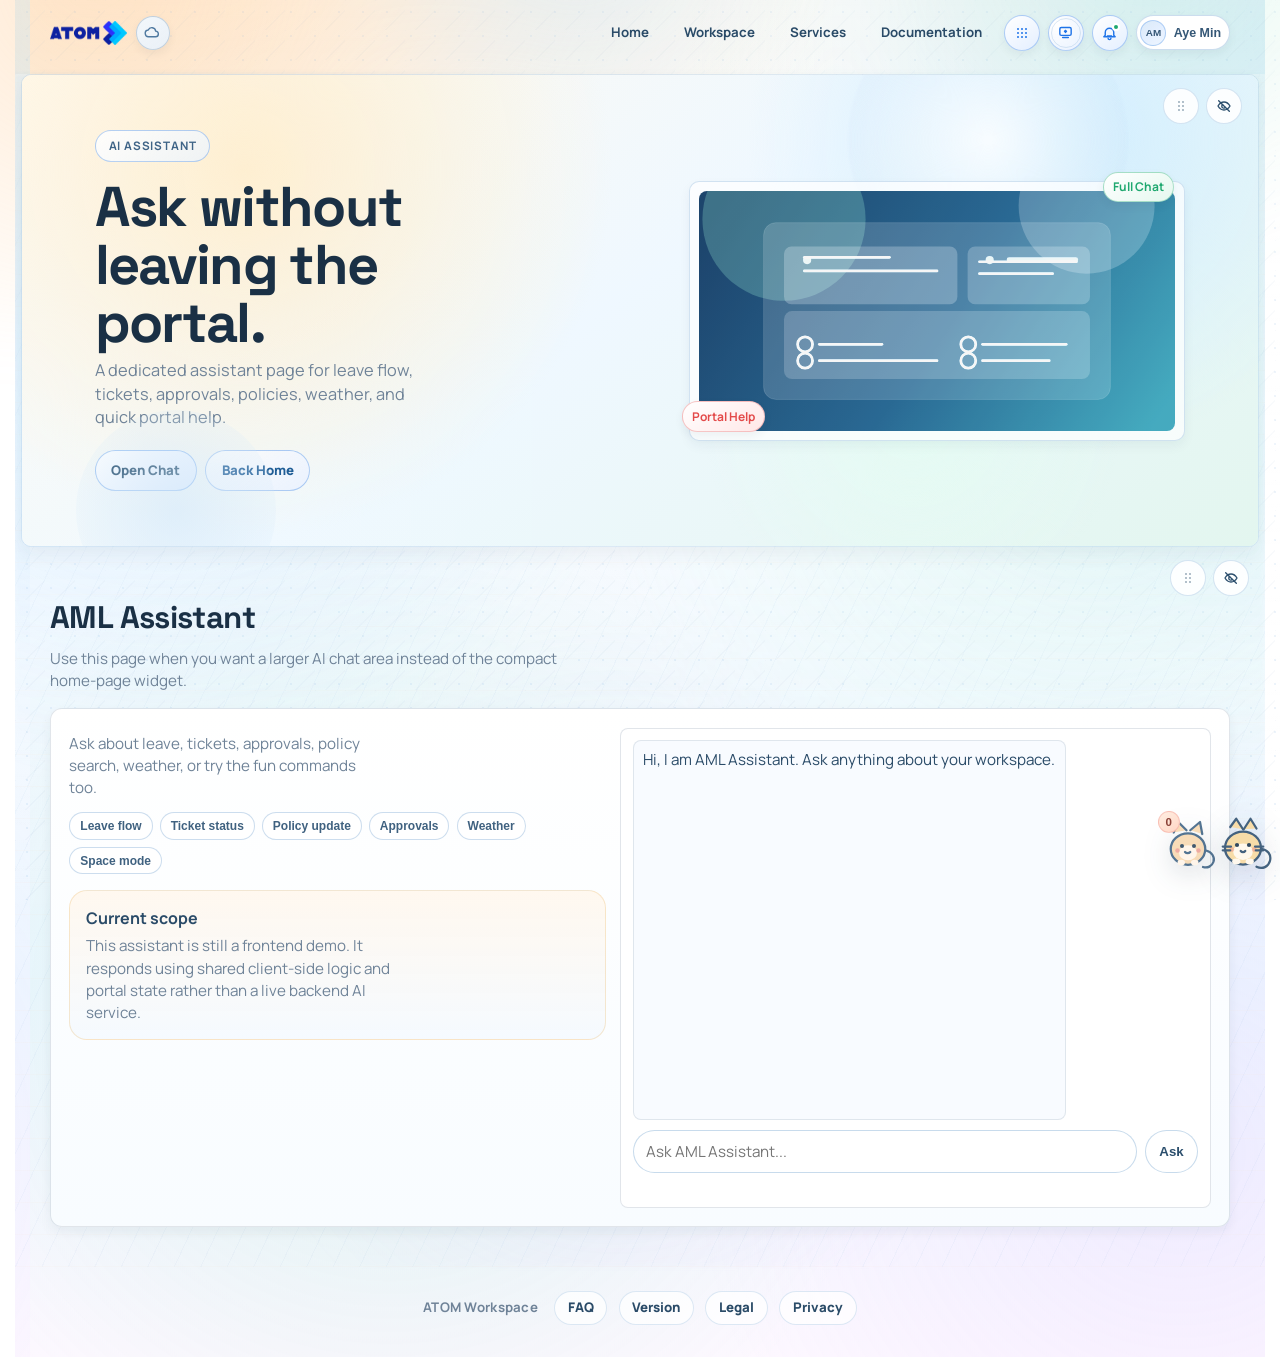
==== commit 6f17c540: "Improve documentation and move docs link to nav" ====
--- a/ai.html
+++ b/ai.html
@@ -20,6 +20,7 @@
           <a data-link="home" href="index.html">Home</a>
           <a data-link="workspace" href="workspace.html">Workspace</a>
           <a data-link="services" href="services.html">Services</a>
+          <a data-link="documentation" href="technical.html">Documentation</a>
         </nav>
         <div class="nav-right" aria-label="Account">
           <button class="icon-btn" type="button" aria-label="Notifications">
@@ -96,7 +97,6 @@
       <p>ATOM Workspace</p>
       <nav class="footer-links" aria-label="Footer">
         <a href="faq.html">FAQ</a>
-        <a href="technical.html">Documentation</a>
         <a href="version.html">Version</a>
         <a href="legal.html">Legal</a>
         <a href="privacy.html">Privacy</a>
--- a/styles.css
+++ b/styles.css
@@ -2261,6 +2261,150 @@
   color: var(--muted);
 }
 
+.doc-flow {
+  display: grid;
+  grid-template-columns: repeat(4, minmax(0, 1fr));
+  gap: 0.8rem;
+  margin-top: 1rem;
+}
+
+.doc-flow-card,
+.doc-mini-card,
+.doc-phase-card,
+.doc-code {
+  border-radius: 18px;
+  border: 1px solid rgba(133, 175, 214, 0.22);
+  background: linear-gradient(180deg, rgba(255, 255, 255, 0.98), rgba(246, 251, 255, 0.95));
+}
+
+.doc-flow-card {
+  position: relative;
+  padding: 0.9rem 1rem;
+}
+
+.doc-flow-card strong,
+.doc-mini-card strong,
+.doc-phase-card h3 {
+  display: block;
+  color: var(--ink-800);
+}
+
+.doc-flow-card span,
+.doc-mini-card,
+.doc-phase-card p {
+  color: var(--muted);
+  line-height: 1.5;
+}
+
+.doc-flow-card:not(:last-child)::after {
+  content: "->";
+  position: absolute;
+  top: 50%;
+  right: -0.65rem;
+  transform: translateY(-50%);
+  color: rgba(111, 144, 174, 0.8);
+  font-size: 0.92rem;
+  font-weight: 800;
+}
+
+.doc-steps {
+  display: grid;
+  grid-template-columns: repeat(4, minmax(0, 1fr));
+  gap: 0.8rem;
+  margin-top: 1rem;
+}
+
+.doc-step {
+  border-radius: 18px;
+  border: 1px solid rgba(133, 175, 214, 0.22);
+  background: linear-gradient(180deg, rgba(245, 251, 255, 0.96), rgba(238, 247, 255, 0.9));
+  padding: 0.9rem 1rem;
+}
+
+.doc-step strong {
+  display: block;
+  color: var(--ink-800);
+}
+
+.doc-step span {
+  display: block;
+  margin-top: 0.3rem;
+  color: var(--muted);
+  line-height: 1.5;
+}
+
+.doc-mini-grid,
+.doc-phase-grid {
+  display: grid;
+  gap: 0.8rem;
+  margin-top: 1rem;
+}
+
+.doc-mini-grid {
+  grid-template-columns: repeat(2, minmax(0, 1fr));
+}
+
+.doc-mini-card {
+  padding: 0.9rem 1rem;
+}
+
+.doc-mini-card code {
+  display: inline-block;
+  margin-top: 0.38rem;
+  color: var(--ink-800);
+  font-weight: 700;
+}
+
+.doc-code {
+  margin-top: 1rem;
+  overflow: hidden;
+}
+
+.doc-code pre {
+  margin: 0;
+  padding: 1rem 1.05rem;
+  overflow: auto;
+  font-size: 0.92rem;
+  line-height: 1.6;
+  color: var(--ink-800);
+  background: transparent;
+}
+
+.doc-phase-grid {
+  grid-template-columns: repeat(3, minmax(0, 1fr));
+}
+
+.doc-phase-card {
+  padding: 1rem;
+}
+
+.doc-phase-tag {
+  display: inline-flex;
+  align-items: center;
+  gap: 0.3rem;
+  padding: 0.28rem 0.58rem;
+  border-radius: 999px;
+  background: rgba(108, 153, 218, 0.14);
+  color: #355d8c;
+  font-size: 0.8rem;
+  font-weight: 800;
+  letter-spacing: 0.04em;
+  text-transform: uppercase;
+}
+
+.doc-phase-card h3 {
+  margin: 0.72rem 0 0;
+}
+
+.doc-phase-card p {
+  margin: 0.45rem 0 0;
+}
+
+.doc-phase-card.is-priority {
+  border-color: rgba(86, 149, 226, 0.34);
+  box-shadow: 0 16px 30px rgba(86, 149, 226, 0.12);
+}
+
 .palette-grid {
   display: grid;
   grid-template-columns: repeat(4, minmax(0, 1fr));
@@ -3390,6 +3534,11 @@
 [data-theme="dark"] .docs-side-note,
 [data-theme="dark"] .doc-stat,
 [data-theme="dark"] .doc-card,
+[data-theme="dark"] .doc-flow-card,
+[data-theme="dark"] .doc-step,
+[data-theme="dark"] .doc-mini-card,
+[data-theme="dark"] .doc-phase-card,
+[data-theme="dark"] .doc-code,
 [data-theme="dark"] .doc-row,
 [data-theme="dark"] .doc-note,
 [data-theme="dark"] .palette-card {
@@ -3409,8 +3558,11 @@
 
 [data-theme="dark"] .docs-search,
 [data-theme="dark"] .doc-stat span,
+[data-theme="dark"] .doc-flow-card span,
+[data-theme="dark"] .doc-step span,
 [data-theme="dark"] .doc-row span,
 [data-theme="dark"] .doc-note p,
+[data-theme="dark"] .doc-phase-card p,
 [data-theme="dark"] .palette-card p,
 [data-theme="dark"] .docs-side-note p {
   color: #9eb7d0;
@@ -3419,12 +3571,30 @@
 [data-theme="dark"] .docs-sidebar h1,
 [data-theme="dark"] .doc-heading h2,
 [data-theme="dark"] .doc-card h3,
+[data-theme="dark"] .doc-flow-card strong,
+[data-theme="dark"] .doc-mini-card strong,
+[data-theme="dark"] .doc-step strong,
+[data-theme="dark"] .doc-phase-card h3,
 [data-theme="dark"] .doc-row strong,
 [data-theme="dark"] .doc-note strong,
 [data-theme="dark"] .palette-card strong,
 [data-theme="dark"] .docs-side-note strong,
 [data-theme="dark"] .doc-stat strong {
   color: #edf5ff;
+}
+
+[data-theme="dark"] .doc-mini-card code,
+[data-theme="dark"] .doc-code pre {
+  color: #edf5ff;
+}
+
+[data-theme="dark"] .doc-flow-card:not(:last-child)::after {
+  color: rgba(179, 208, 245, 0.72);
+}
+
+[data-theme="dark"] .doc-phase-tag {
+  background: rgba(126, 178, 255, 0.16);
+  color: #cfe6ff;
 }
 
 [data-theme="dark"] .layout-assistant-panel,
@@ -3694,6 +3864,9 @@
 
   .docs-shell,
   .doc-grid-2,
+  .doc-flow,
+  .doc-steps,
+  .doc-phase-grid,
   .palette-grid {
     grid-template-columns: 1fr;
   }
@@ -3760,6 +3933,10 @@
     position: static;
   }
 
+  .doc-flow-card::after {
+    display: none;
+  }
+
   .docs-topic-list {
     grid-template-columns: repeat(2, minmax(0, 1fr));
   }
@@ -3864,6 +4041,10 @@
   .layout-assistant {
     right: 3.85rem;
     bottom: -1.8rem;
+  }
+
+  .doc-mini-grid {
+    grid-template-columns: 1fr;
   }
 
   .layout-assistant-ball {
